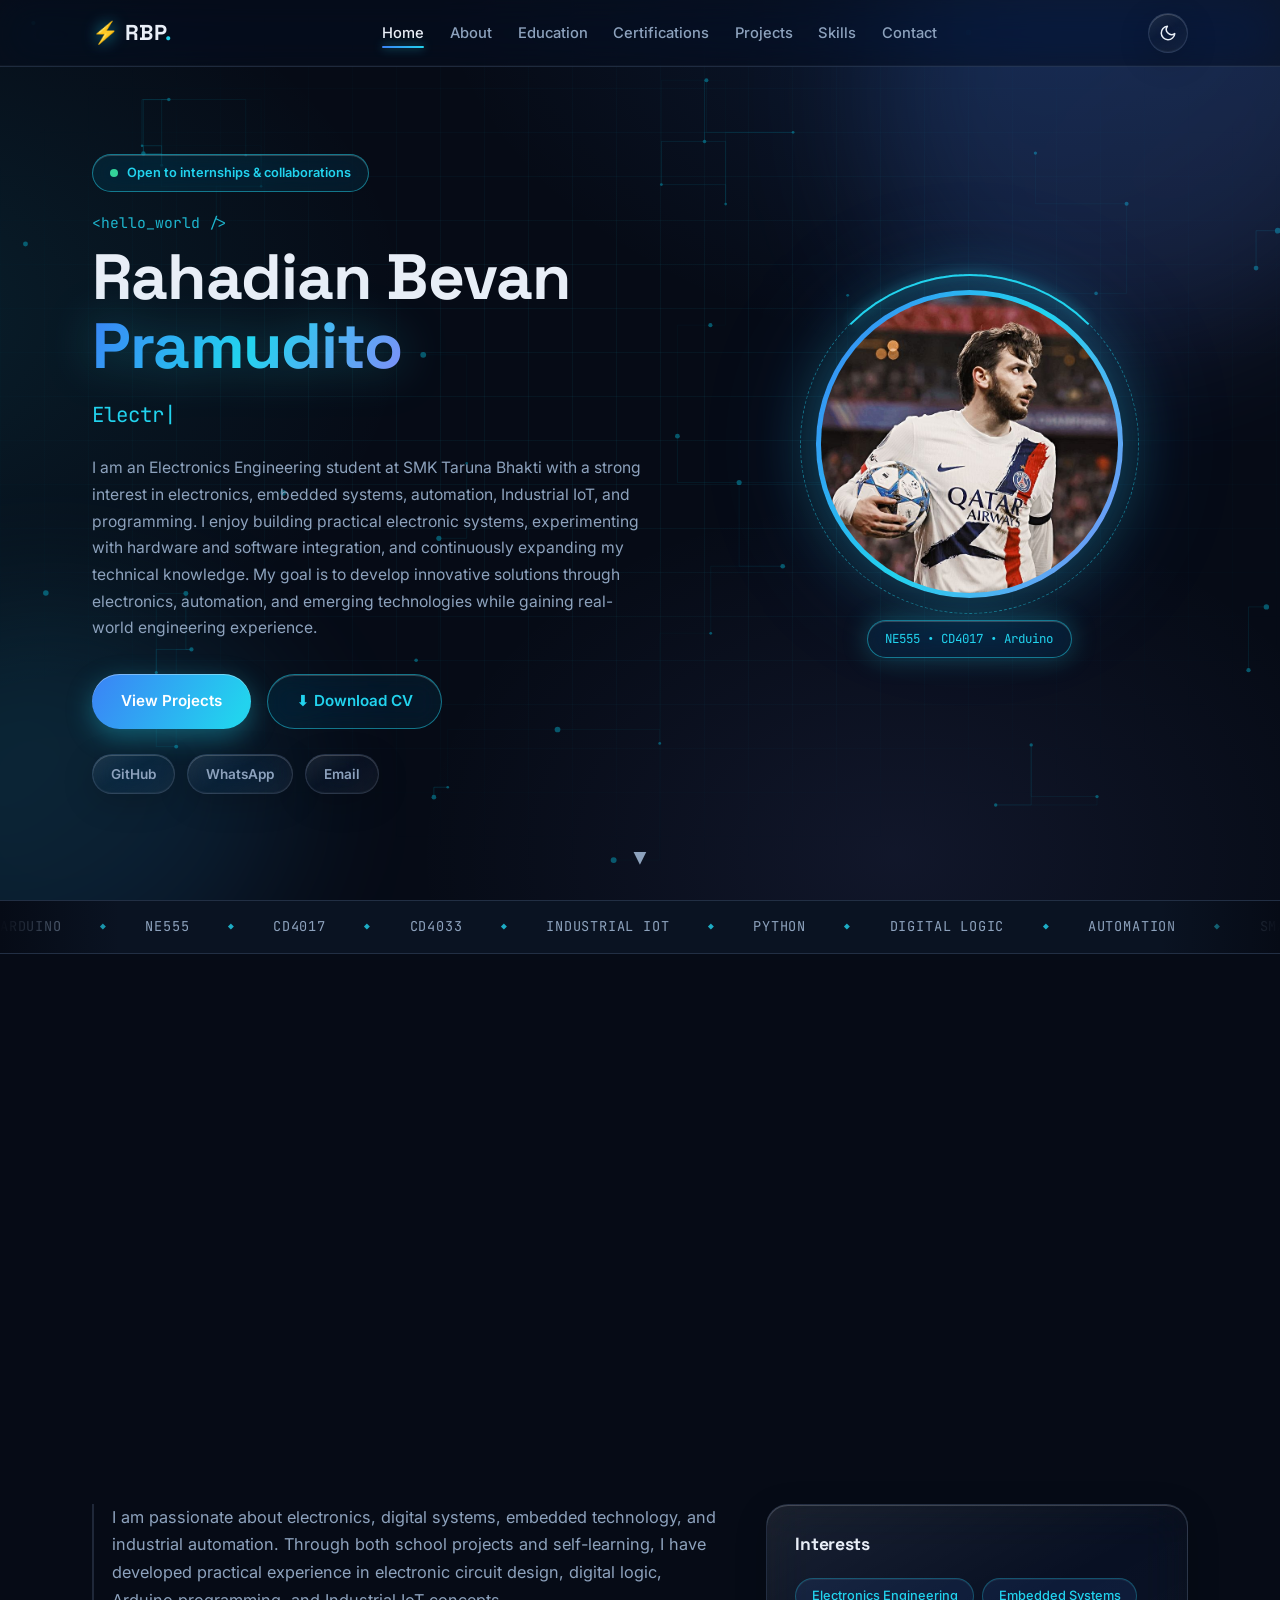
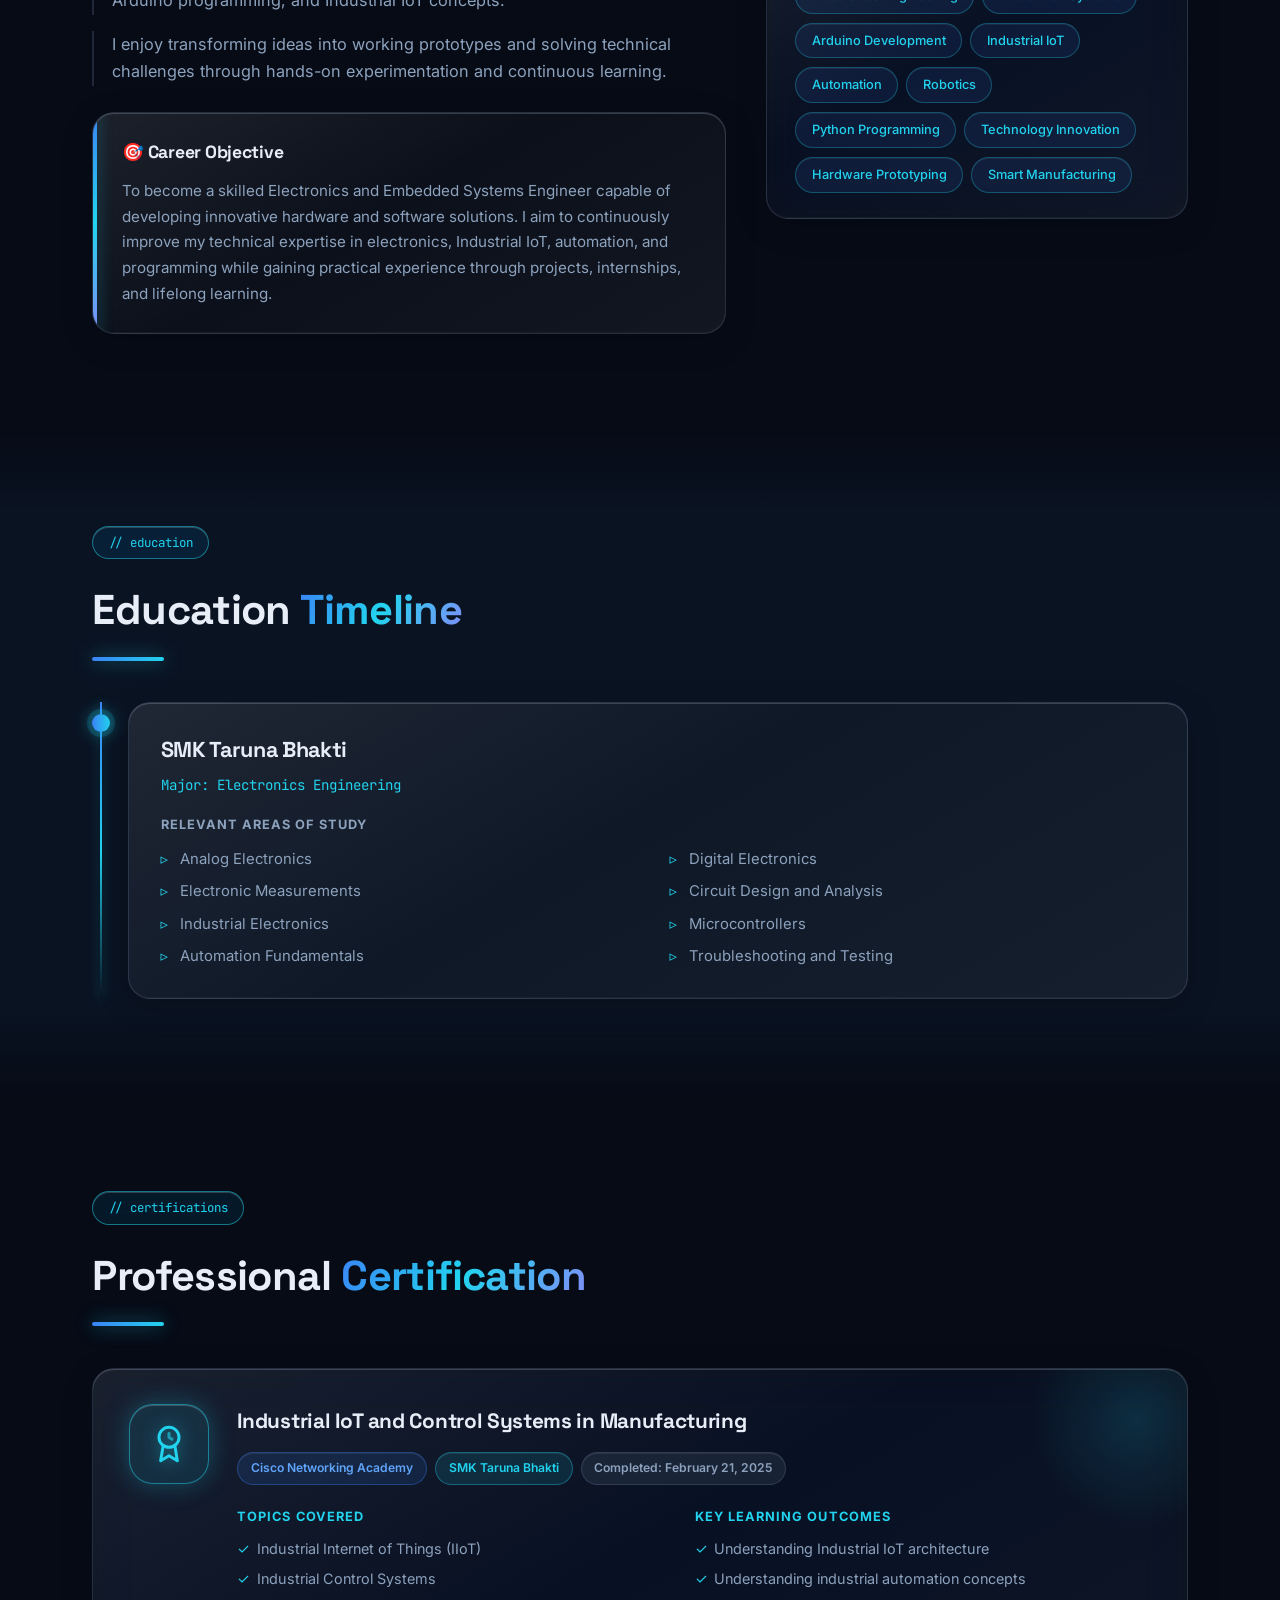
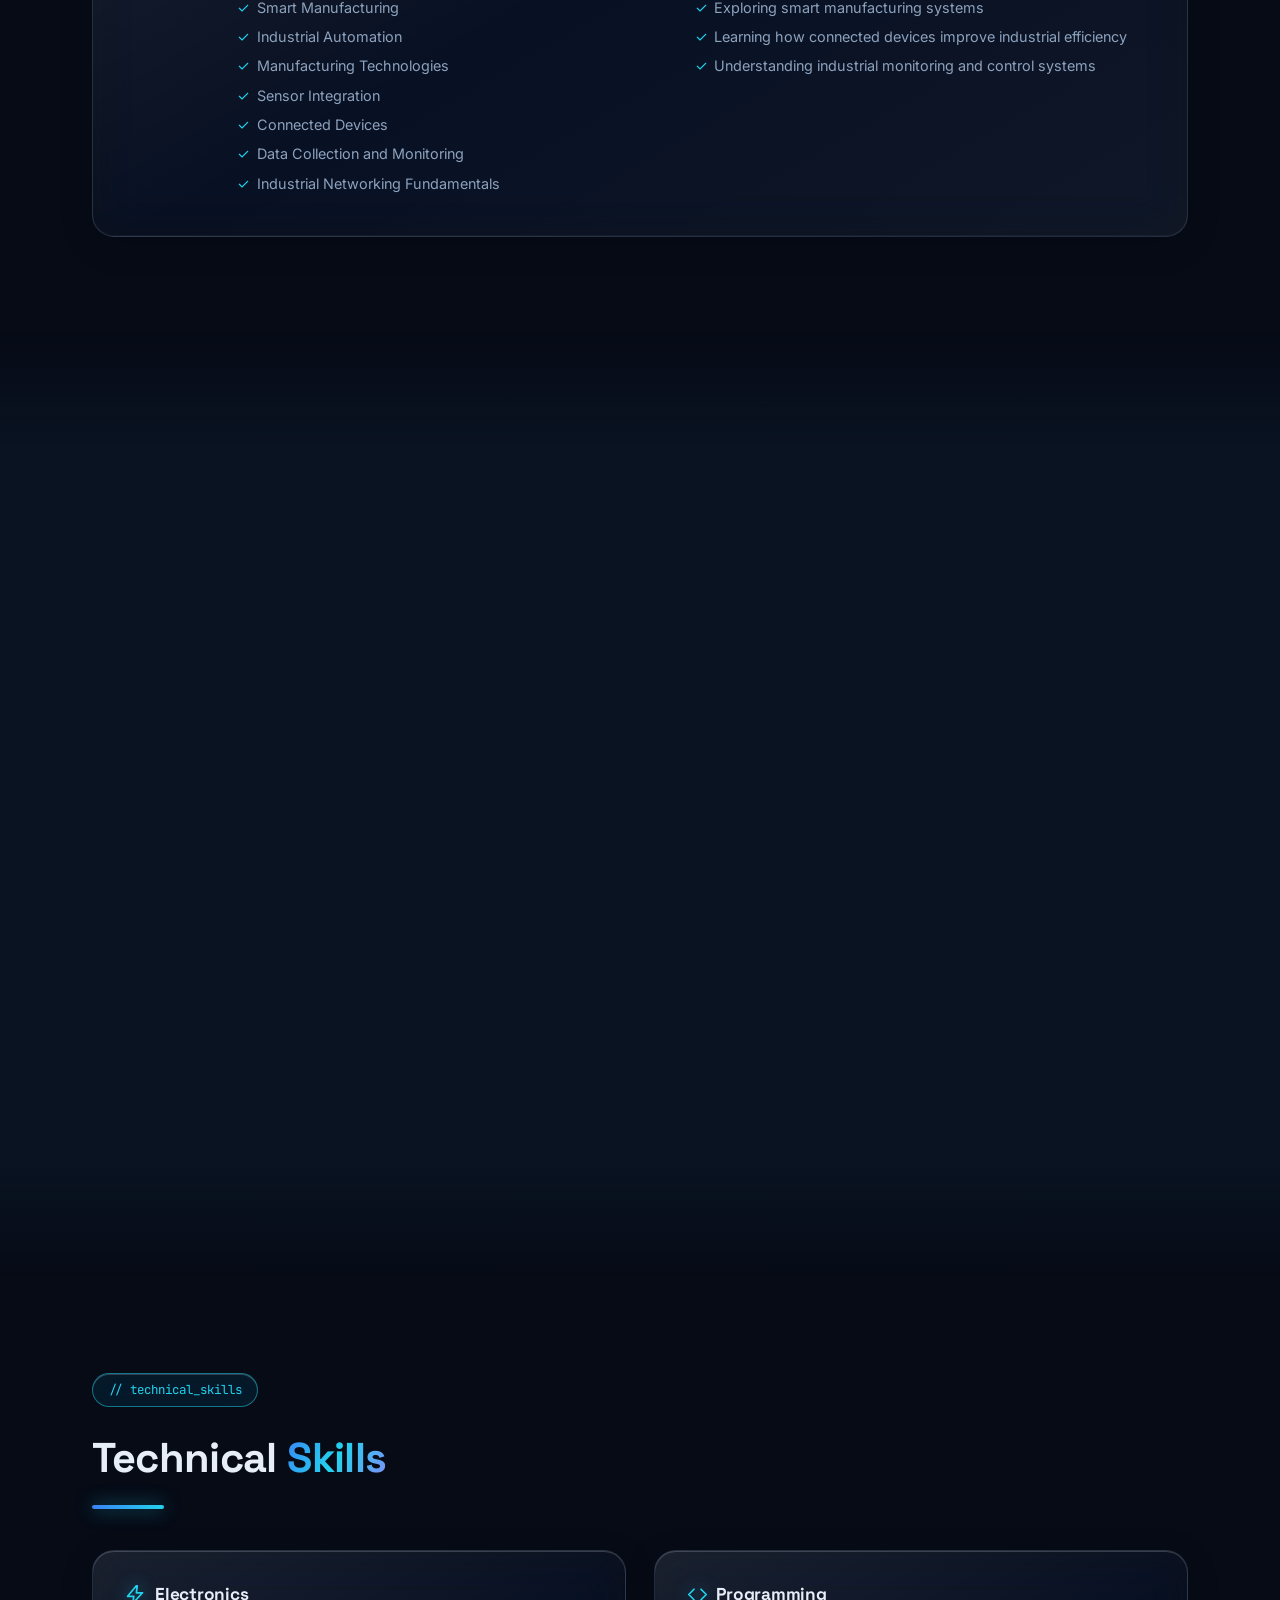
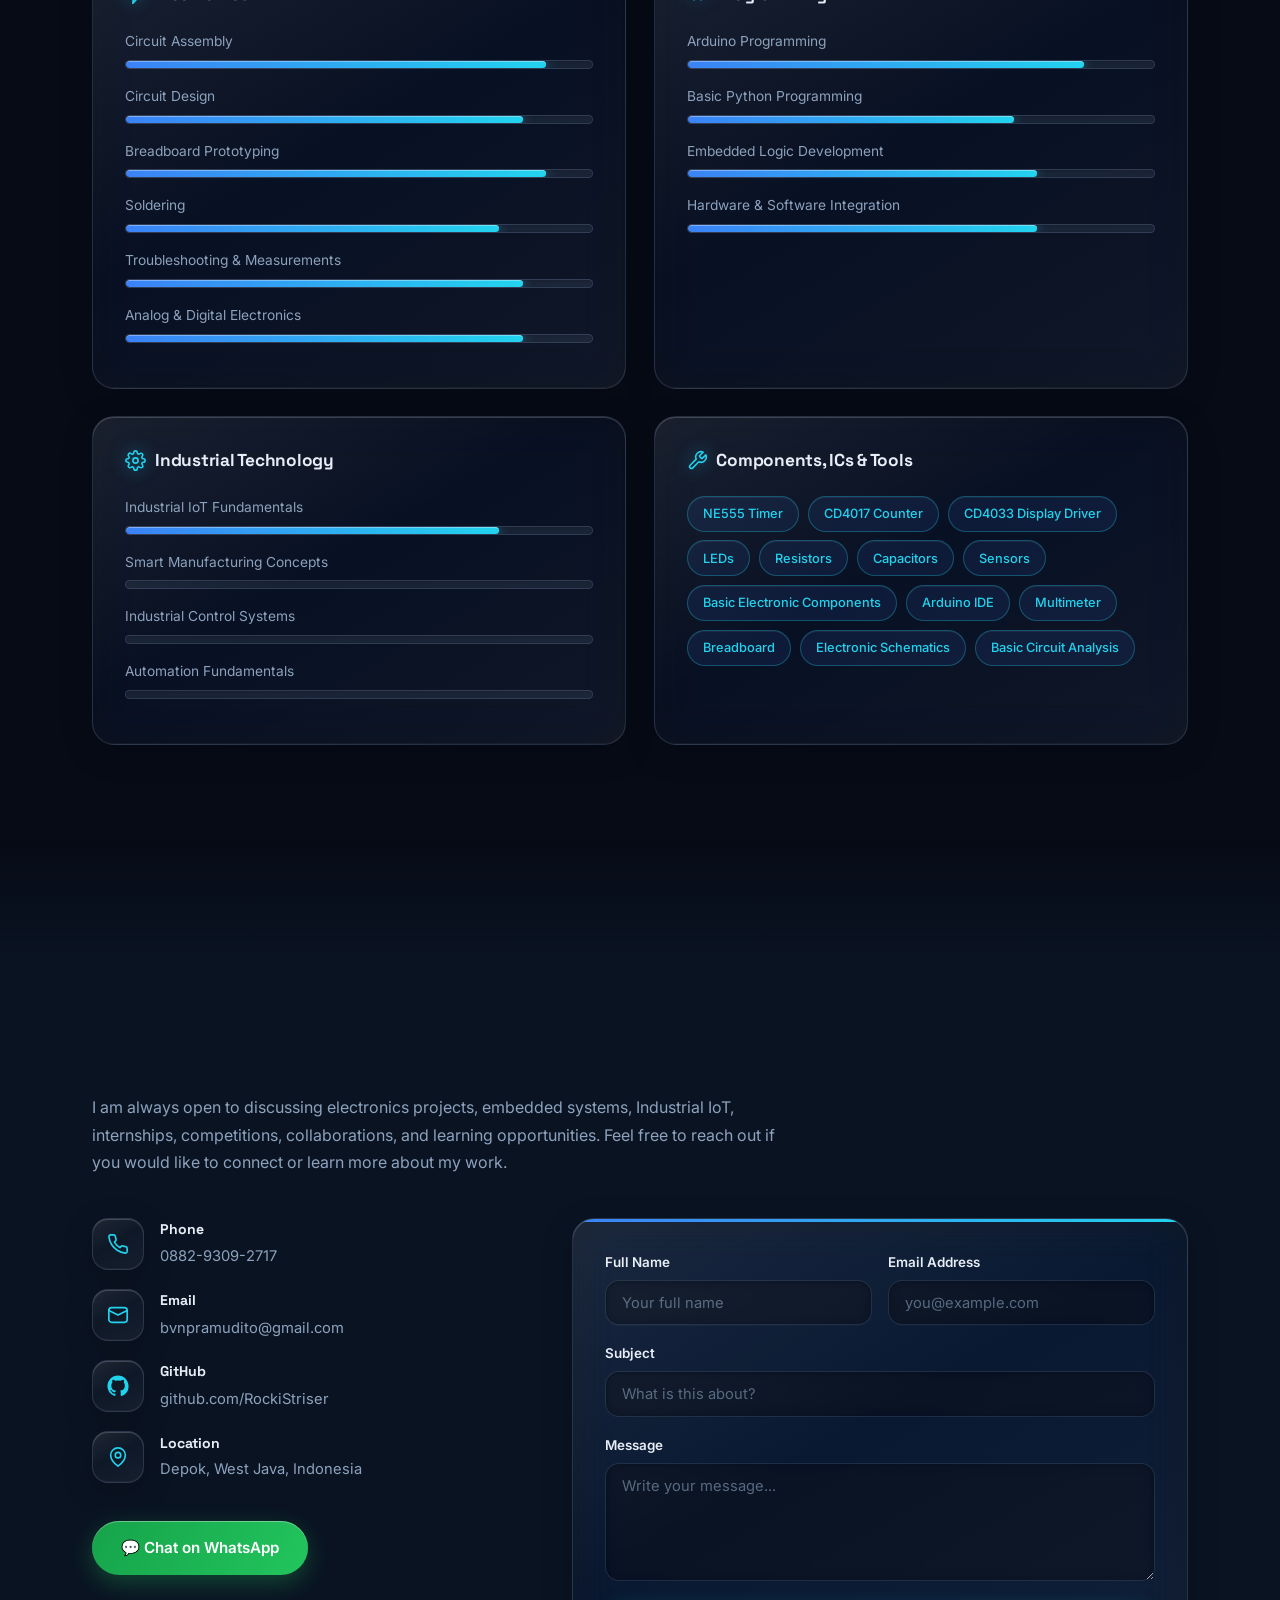
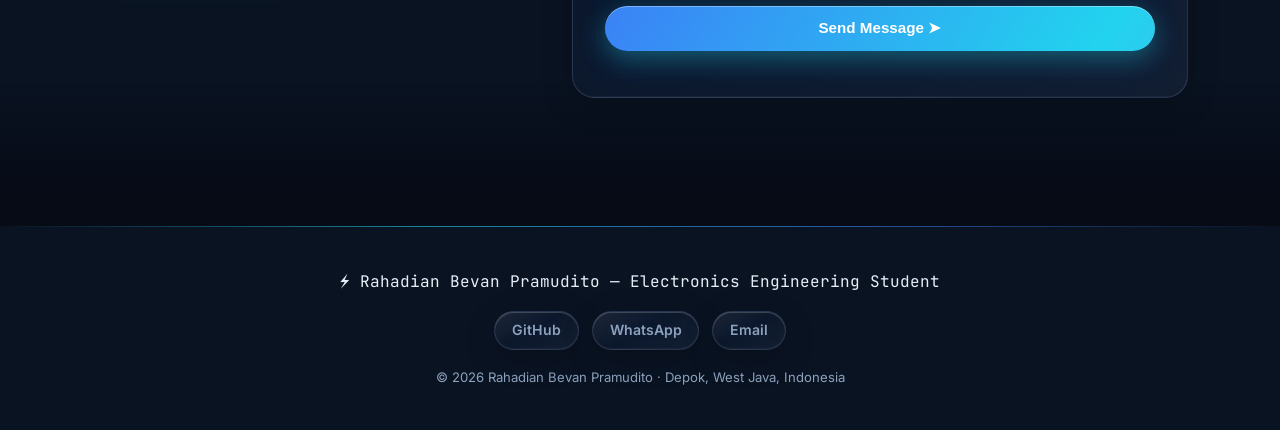
==== index.html @ 993bff5f "Add files via upload" ====
<!DOCTYPE html>
<html lang="en" data-theme="dark">
<head>
  <meta charset="UTF-8" />
  <meta name="viewport" content="width=device-width, initial-scale=1.0" />
  <title>Rahadian Bevan Pramudito | Electronics Engineering Portfolio</title>
  <meta name="description" content="Portfolio of Rahadian Bevan Pramudito - Electronics Engineering Student at SMK Taruna Bhakti. Arduino Developer and Industrial IoT Enthusiast." />
  <link rel="preconnect" href="https://fonts.googleapis.com" />
  <link rel="preconnect" href="https://fonts.gstatic.com" crossorigin />
  <link href="https://fonts.googleapis.com/css2?family=Inter:wght@400;500;600;700&family=Space+Grotesk:wght@500;600;700&family=JetBrains+Mono:wght@400;600&display=swap" rel="stylesheet" />
  <link rel="stylesheet" href="css/style.css" />
  <link rel="icon" href="data:image/svg+xml,<svg xmlns='http://www.w3.org/2000/svg' viewBox='0 0 100 100'><text y='.9em' font-size='90'>⚡</text></svg>" />
</head>
<body>

  <!-- ===== Navbar ===== -->
  <nav class="navbar" id="navbar">
    <div class="container nav-inner">
      <a href="#home" class="logo"><span class="logo-icon">⚡</span>RBP<span class="logo-dot">.</span></a>
      <ul class="nav-links" id="navLinks">
        <li><a href="#home" class="nav-link active">Home</a></li>
        <li><a href="#about" class="nav-link">About</a></li>
        <li><a href="#education" class="nav-link">Education</a></li>
        <li><a href="#certifications" class="nav-link">Certifications</a></li>
        <li><a href="#projects" class="nav-link">Projects</a></li>
        <li><a href="#skills" class="nav-link">Skills</a></li>
        <li><a href="#contact" class="nav-link">Contact</a></li>
      </ul>
      <div class="nav-actions">
        <button class="theme-toggle" id="themeToggle" aria-label="Toggle dark / light mode">
          <span class="icon-sun"><svg viewBox="0 0 24 24" fill="none" stroke="currentColor" stroke-width="2" stroke-linecap="round"><circle cx="12" cy="12" r="4"/><path d="M12 2v2m0 16v2M4.93 4.93l1.41 1.41m11.32 11.32 1.41 1.41M2 12h2m16 0h2M4.93 19.07l1.41-1.41M17.66 6.34l1.41-1.41"/></svg></span><span class="icon-moon"><svg viewBox="0 0 24 24" fill="none" stroke="currentColor" stroke-width="2" stroke-linecap="round" stroke-linejoin="round"><path d="M21 12.79A9 9 0 1 1 11.21 3 7 7 0 0 0 21 12.79z"/></svg></span>
        </button>
        <button class="hamburger" id="hamburger" aria-label="Open navigation menu" aria-expanded="false">
          <span></span><span></span><span></span>
        </button>
      </div>
    </div>
  </nav>

  <!-- ===== Hero ===== -->
  <header class="hero" id="home">
    <canvas id="circuitCanvas" aria-hidden="true"></canvas>
    <div class="orb orb-1" aria-hidden="true"></div>
    <div class="orb orb-2" aria-hidden="true"></div>
    <div class="grid-overlay" aria-hidden="true"></div>
    <div class="container hero-inner">
      <div class="hero-text">
        <div class="hero-badge"><span class="pulse-dot"></span>Open to internships &amp; collaborations</div>
        <p class="hero-greeting mono">&lt;hello_world /&gt;</p>
        <h1>Rahadian Bevan <span class="accent">Pramudito</span></h1>
        <p class="hero-typing mono"><span id="typingText"></span><span class="cursor">|</span></p>
        <p class="hero-summary">
          I am an Electronics Engineering student at SMK Taruna Bhakti with a strong interest in
          electronics, embedded systems, automation, Industrial IoT, and programming. I enjoy building
          practical electronic systems, experimenting with hardware and software integration, and
          continuously expanding my technical knowledge. My goal is to develop innovative solutions
          through electronics, automation, and emerging technologies while gaining real-world
          engineering experience.
        </p>
        <div class="hero-buttons">
          <a href="#projects" class="btn btn-primary">View Projects</a>
          <a href="assets/cv.pdf" class="btn btn-outline" download>⬇ Download CV</a>
        </div>
        <div class="hero-socials">
          <a href="https://github.com/RockiStriser" target="_blank" rel="noopener" aria-label="GitHub">GitHub</a>
          <a href="https://wa.me/6288293092717" target="_blank" rel="noopener" aria-label="WhatsApp">WhatsApp</a>
          <a href="mailto:bvnpramudito@gmail.com" aria-label="Email">Email</a>
        </div>
      </div>
      <div class="hero-image">
        <div class="avatar-ring">
          <img src="assets/profile.jpg" alt="Portrait of Rahadian Bevan Pramudito" onerror="this.style.display='none'; this.nextElementSibling.style.display='flex';" />
          <div class="avatar-fallback" style="display:none">RB</div>
        </div>
        <div class="chip-badge mono">NE555 • CD4017 • Arduino</div>
      </div>
    </div>
    <a href="#stats" class="scroll-down" aria-label="Scroll down">▾</a>
  </header>

  <!-- ===== Tech Marquee ===== -->
  <div class="marquee" aria-hidden="true">
    <div class="marquee-track mono">
      <span>Arduino</span><i>◆</i><span>NE555</span><i>◆</i><span>CD4017</span><i>◆</i><span>CD4033</span><i>◆</i><span>Industrial IoT</span><i>◆</i><span>Python</span><i>◆</i><span>Digital Logic</span><i>◆</i><span>Automation</span><i>◆</i><span>Smart Manufacturing</span><i>◆</i><span>Embedded Systems</span><i>◆</i><span>Arduino</span><i>◆</i><span>NE555</span><i>◆</i><span>CD4017</span><i>◆</i><span>CD4033</span><i>◆</i><span>Industrial IoT</span><i>◆</i><span>Python</span><i>◆</i><span>Digital Logic</span><i>◆</i><span>Automation</span><i>◆</i><span>Smart Manufacturing</span><i>◆</i><span>Embedded Systems</span><i>◆</i>
    </div>
  </div>

  <main>

    <!-- ===== Stats ===== -->
    <section class="stats" id="stats">
      <div class="container stats-grid reveal">
        <div class="stat-card">
          <span class="stat-number" data-count="3">0</span><span class="stat-plus">+</span>
          <p>Electronics Projects Completed</p>
        </div>
        <div class="stat-card">
          <span class="stat-number" data-count="1">0</span>
          <p>Professional Certification Earned</p>
        </div>
        <div class="stat-card">
          <span class="stat-label mono">Arduino &amp; Python</span>
          <p>Programming Skills</p>
        </div>
      </div>
    </section>

    <!-- ===== About ===== -->
    <section class="section" id="about">
      <div class="container">
        <p class="section-tag mono reveal">// about_me</p>
        <h2 class="section-title reveal">About <span class="accent">Me</span></h2>
        <div class="about-grid">
          <div class="about-text reveal">
            <p>
              I am passionate about electronics, digital systems, embedded technology, and industrial
              automation. Through both school projects and self-learning, I have developed practical
              experience in electronic circuit design, digital logic, Arduino programming, and
              Industrial IoT concepts.
            </p>
            <p>
              I enjoy transforming ideas into working prototypes and solving technical challenges
              through hands-on experimentation and continuous learning.
            </p>
            <div class="objective-card">
              <h3>🎯 Career Objective</h3>
              <p>
                To become a skilled Electronics and Embedded Systems Engineer capable of developing
                innovative hardware and software solutions. I aim to continuously improve my technical
                expertise in electronics, Industrial IoT, automation, and programming while gaining
                practical experience through projects, internships, and lifelong learning.
              </p>
            </div>
          </div>
          <div class="interests reveal">
            <h3>Interests</h3>
            <div class="tag-cloud">
              <span class="tag">Electronics Engineering</span>
              <span class="tag">Embedded Systems</span>
              <span class="tag">Arduino Development</span>
              <span class="tag">Industrial IoT</span>
              <span class="tag">Automation</span>
              <span class="tag">Robotics</span>
              <span class="tag">Python Programming</span>
              <span class="tag">Technology Innovation</span>
              <span class="tag">Hardware Prototyping</span>
              <span class="tag">Smart Manufacturing</span>
            </div>
          </div>
        </div>
      </div>
    </section>

    <!-- ===== Education ===== -->
    <section class="section section-alt" id="education">
      <div class="container">
        <p class="section-tag mono reveal">// education</p>
        <h2 class="section-title reveal">Education <span class="accent">Timeline</span></h2>
        <div class="timeline">
          <div class="timeline-item reveal">
            <div class="timeline-dot"></div>
            <div class="timeline-card">
              <h3>SMK Taruna Bhakti</h3>
              <p class="timeline-sub mono">Major: Electronics Engineering</p>
              <p class="timeline-label">Relevant Areas of Study</p>
              <ul class="two-col-list">
                <li>Analog Electronics</li>
                <li>Digital Electronics</li>
                <li>Electronic Measurements</li>
                <li>Circuit Design and Analysis</li>
                <li>Industrial Electronics</li>
                <li>Microcontrollers</li>
                <li>Automation Fundamentals</li>
                <li>Troubleshooting and Testing</li>
              </ul>
            </div>
          </div>
        </div>
      </div>
    </section>

    <!-- ===== Certifications ===== -->
    <section class="section" id="certifications">
      <div class="container">
        <p class="section-tag mono reveal">// certifications</p>
        <h2 class="section-title reveal">Professional <span class="accent">Certification</span></h2>
        <div class="cert-card reveal">
          <div class="cert-badge" aria-hidden="true"><svg viewBox="0 0 24 24" fill="none" stroke="currentColor" stroke-width="1.8" stroke-linecap="round" stroke-linejoin="round"><circle cx="12" cy="8" r="6"/><path d="M15.48 12.89 17 22l-5-3-5 3 1.52-9.11"/><path d="M12 5.5v2.6l1.8 1" opacity="0.6"/></svg></div>
          <div class="cert-body">
            <h3>Industrial IoT and Control Systems in Manufacturing</h3>
            <p class="cert-meta">
              <span class="badge badge-blue">Cisco Networking Academy</span>
              <span class="badge badge-cyan">SMK Taruna Bhakti</span>
              <span class="badge badge-gray">Completed: February 21, 2025</span>
            </p>
            <div class="cert-columns">
              <div>
                <h4>Topics Covered</h4>
                <ul>
                  <li>Industrial Internet of Things (IIoT)</li>
                  <li>Industrial Control Systems</li>
                  <li>Smart Manufacturing</li>
                  <li>Industrial Automation</li>
                  <li>Manufacturing Technologies</li>
                  <li>Sensor Integration</li>
                  <li>Connected Devices</li>
                  <li>Data Collection and Monitoring</li>
                  <li>Industrial Networking Fundamentals</li>
                </ul>
              </div>
              <div>
                <h4>Key Learning Outcomes</h4>
                <ul>
                  <li>Understanding Industrial IoT architecture</li>
                  <li>Understanding industrial automation concepts</li>
                  <li>Exploring smart manufacturing systems</li>
                  <li>Learning how connected devices improve industrial efficiency</li>
                  <li>Understanding industrial monitoring and control systems</li>
                </ul>
              </div>
            </div>
          </div>
        </div>
      </div>
    </section>

    <!-- ===== Projects ===== -->
    <section class="section section-alt" id="projects">
      <div class="container">
        <p class="section-tag mono reveal">// featured_projects</p>
        <h2 class="section-title reveal">Featured <span class="accent">Projects</span></h2>
        <div class="projects-grid">

          <article class="project-card reveal">
            <div class="project-thumb" aria-hidden="true"><svg viewBox="0 0 24 24" fill="none" stroke="currentColor" stroke-width="1.6" stroke-linecap="round"><rect x="5" y="5" width="14" height="14" rx="2.5"/><rect x="9" y="9" width="6" height="6" rx="1.2"/><path class="icon-pins" d="M9 2v3M15 2v3M9 19v3M15 19v3M2 9h3M2 15h3M19 9h3M19 15h3"/></svg></div>
            <div class="project-body">
              <h3>Running LED Circuit Using NE555 and CD4017</h3>
              <p>Designed and assembled a running LED system using an NE555 Timer IC and CD4017 Decade Counter IC.</p>
              <div class="project-tags">
                <span class="tag">NE555</span><span class="tag">CD4017</span>
                <span class="tag">LEDs</span><span class="tag">Breadboard Prototyping</span>
              </div>
              <p class="project-skills mono">Pulse Generation · Timing Circuits · Digital Counting · Sequential Logic</p>
            </div>
          </article>

          <article class="project-card reveal">
            <div class="project-thumb" aria-hidden="true"><svg viewBox="0 0 24 24" fill="none" stroke="currentColor" stroke-width="1.6" stroke-linecap="round"><rect x="2" y="7" width="20" height="10" rx="5"/><circle class="icon-knob" cx="16" cy="12" r="3"/></svg></div>
            <div class="project-body">
              <h3>Flip-Flop Circuit</h3>
              <p>Built and tested a flip-flop circuit to understand memory and switching logic principles in digital electronics.</p>
              <div class="project-tags">
                <span class="tag">Digital Logic</span><span class="tag">Bistable Circuits</span>
              </div>
              <p class="project-skills mono">Digital Logic · Bistable Circuits · Signal Switching · Logic Analysis</p>
            </div>
          </article>

          <article class="project-card reveal">
            <div class="project-thumb" aria-hidden="true"><svg viewBox="0 0 24 24" fill="none" stroke="currentColor" stroke-width="1.6" stroke-linecap="round" stroke-linejoin="round"><rect x="5" y="2.5" width="14" height="19" rx="2.5"/><path class="icon-segments" d="M9.5 7h5M9.5 12h5M9.5 17h5M9.5 7.5v9M14.5 7.5v9"/></svg></div>
            <div class="project-body">
              <h3>7-Segment Counter Using NE555 and CD4033</h3>
              <p>Developed a digital counter displayed on a 7-segment display using an NE555 Timer IC and CD4033 Counter/Display Driver.</p>
              <div class="project-tags">
                <span class="tag">NE555</span><span class="tag">CD4033</span>
                <span class="tag">7-Segment Display</span>
              </div>
              <p class="project-skills mono">Digital Counting · Display Interfacing · Clock Pulse Generation · Numerical Display Systems</p>
            </div>
          </article>

        </div>
        <p class="projects-more reveal">
          More experiments and code on
          <a href="https://github.com/RockiStriser" target="_blank" rel="noopener">github.com/RockiStriser →</a>
        </p>
      </div>
    </section>

    <!-- ===== Skills ===== -->
    <section class="section" id="skills">
      <div class="container">
        <p class="section-tag mono reveal">// technical_skills</p>
        <h2 class="section-title reveal">Technical <span class="accent">Skills</span></h2>
        <div class="skills-grid">

          <div class="skill-group reveal">
            <h3><svg class="h-icon" viewBox="0 0 24 24" fill="none" stroke="currentColor" stroke-width="2" stroke-linecap="round" stroke-linejoin="round"><path d="M13 2 3 14h7l-1 8 11-12h-7l1-8z"/></svg> Electronics</h3>
            <div class="skill"><span>Circuit Assembly</span><div class="bar"><div class="fill" data-level="90"></div></div></div>
            <div class="skill"><span>Circuit Design</span><div class="bar"><div class="fill" data-level="85"></div></div></div>
            <div class="skill"><span>Breadboard Prototyping</span><div class="bar"><div class="fill" data-level="90"></div></div></div>
            <div class="skill"><span>Soldering</span><div class="bar"><div class="fill" data-level="80"></div></div></div>
            <div class="skill"><span>Troubleshooting &amp; Measurements</span><div class="bar"><div class="fill" data-level="85"></div></div></div>
            <div class="skill"><span>Analog &amp; Digital Electronics</span><div class="bar"><div class="fill" data-level="85"></div></div></div>
          </div>

          <div class="skill-group reveal">
            <h3><svg class="h-icon" viewBox="0 0 24 24" fill="none" stroke="currentColor" stroke-width="2" stroke-linecap="round" stroke-linejoin="round"><path d="m16 18 6-6-6-6M8 6l-6 6 6 6"/></svg> Programming</h3>
            <div class="skill"><span>Arduino Programming</span><div class="bar"><div class="fill" data-level="85"></div></div></div>
            <div class="skill"><span>Basic Python Programming</span><div class="bar"><div class="fill" data-level="70"></div></div></div>
            <div class="skill"><span>Embedded Logic Development</span><div class="bar"><div class="fill" data-level="75"></div></div></div>
            <div class="skill"><span>Hardware &amp; Software Integration</span><div class="bar"><div class="fill" data-level="75"></div></div></div>
          </div>

          <div class="skill-group reveal">
            <h3><svg class="h-icon" viewBox="0 0 24 24" fill="none" stroke="currentColor" stroke-width="1.8" stroke-linecap="round" stroke-linejoin="round"><circle cx="12" cy="12" r="3"/><path d="M19.4 15a1.65 1.65 0 0 0 .33 1.82l.06.06a2 2 0 1 1-2.83 2.83l-.06-.06a1.65 1.65 0 0 0-1.82-.33 1.65 1.65 0 0 0-1 1.51V21a2 2 0 1 1-4 0v-.09A1.65 1.65 0 0 0 9 19.4a1.65 1.65 0 0 0-1.82.33l-.06.06a2 2 0 1 1-2.83-2.83l.06-.06a1.65 1.65 0 0 0 .33-1.82 1.65 1.65 0 0 0-1.51-1H3a2 2 0 1 1 0-4h.09A1.65 1.65 0 0 0 4.6 9a1.65 1.65 0 0 0-.33-1.82l-.06-.06a2 2 0 1 1 2.83-2.83l.06.06a1.65 1.65 0 0 0 1.82.33H9a1.65 1.65 0 0 0 1-1.51V3a2 2 0 1 1 4 0v.09a1.65 1.65 0 0 0 1 1.51 1.65 1.65 0 0 0 1.82-.33l.06-.06a2 2 0 1 1 2.83 2.83l-.06.06a1.65 1.65 0 0 0-.33 1.82V9a1.65 1.65 0 0 0 1.51 1H21a2 2 0 1 1 0 4h-.09a1.65 1.65 0 0 0-1.51 1z"/></svg> Industrial Technology</h3>
            <div class="skill"><span>Industrial IoT Fundamentals</span><div class="bar"><div class="fill" data-level="80"></div></div></div>
            <div class="skill"><span>Smart Manufacturing Concepts</span><div class="bar"><div class="fill" data-level="75"></div></div></div>
            <div class="skill"><span>Industrial Control Systems</span><div class="bar"><div class="fill" data-level="75"></div></div></div>
            <div class="skill"><span>Automation Fundamentals</span><div class="bar"><div class="fill" data-level="80"></div></div></div>
          </div>

          <div class="skill-group reveal">
            <h3><svg class="h-icon" viewBox="0 0 24 24" fill="none" stroke="currentColor" stroke-width="1.8" stroke-linecap="round" stroke-linejoin="round"><path d="M14.7 6.3a1 1 0 0 0 0 1.4l1.6 1.6a1 1 0 0 0 1.4 0l3.77-3.77a6 6 0 0 1-7.94 7.94l-6.91 6.91a2.12 2.12 0 0 1-3-3l6.91-6.91a6 6 0 0 1 7.94-7.94l-3.76 3.76z"/></svg> Components, ICs &amp; Tools</h3>
            <div class="tag-cloud">
              <span class="tag">NE555 Timer</span><span class="tag">CD4017 Counter</span>
              <span class="tag">CD4033 Display Driver</span><span class="tag">LEDs</span>
              <span class="tag">Resistors</span><span class="tag">Capacitors</span>
              <span class="tag">Sensors</span><span class="tag">Basic Electronic Components</span>
              <span class="tag">Arduino IDE</span><span class="tag">Multimeter</span>
              <span class="tag">Breadboard</span><span class="tag">Electronic Schematics</span>
              <span class="tag">Basic Circuit Analysis</span>
            </div>
          </div>

        </div>
      </div>
    </section>

    <!-- ===== Contact ===== -->
    <section class="section section-alt" id="contact">
      <div class="container">
        <p class="section-tag mono reveal">// contact</p>
        <h2 class="section-title reveal">Let's <span class="accent">Connect</span></h2>
        <p class="contact-desc reveal">
          I am always open to discussing electronics projects, embedded systems, Industrial IoT,
          internships, competitions, collaborations, and learning opportunities. Feel free to reach
          out if you would like to connect or learn more about my work.
        </p>
        <div class="contact-grid">
          <div class="contact-info reveal">
            <div class="contact-item"><span class="contact-icon"><svg viewBox="0 0 24 24" fill="none" stroke="currentColor" stroke-width="1.8" stroke-linecap="round" stroke-linejoin="round"><path d="M22 16.92v3a2 2 0 0 1-2.18 2 19.79 19.79 0 0 1-8.63-3.07 19.5 19.5 0 0 1-6-6A19.79 19.79 0 0 1 2.12 4.18 2 2 0 0 1 4.11 2h3a2 2 0 0 1 2 1.72c.13.96.36 1.9.7 2.81a2 2 0 0 1-.45 2.11L8.09 9.91a16 16 0 0 0 6 6l1.27-1.27a2 2 0 0 1 2.11-.45c.91.34 1.85.57 2.81.7A2 2 0 0 1 22 16.92z"/></svg></span><div><h4>Phone</h4><a href="tel:088293092717">0882-9309-2717</a></div></div>
            <div class="contact-item"><span class="contact-icon"><svg viewBox="0 0 24 24" fill="none" stroke="currentColor" stroke-width="1.8" stroke-linecap="round" stroke-linejoin="round"><rect x="2" y="4" width="20" height="16" rx="3"/><path d="m22 7-10 5L2 7"/></svg></span><div><h4>Email</h4><a href="mailto:bvnpramudito@gmail.com">bvnpramudito@gmail.com</a></div></div>
            <div class="contact-item"><span class="contact-icon"><svg viewBox="0 0 24 24" fill="currentColor"><path d="M12 .5C5.65.5.5 5.65.5 12c0 5.08 3.29 9.39 7.86 10.91.58.11.79-.25.79-.56v-2.17c-3.2.7-3.87-1.36-3.87-1.36-.53-1.33-1.28-1.69-1.28-1.69-1.05-.72.08-.7.08-.7 1.16.08 1.77 1.19 1.77 1.19 1.03 1.77 2.71 1.26 3.37.96.1-.75.4-1.26.73-1.55-2.55-.29-5.23-1.28-5.23-5.68 0-1.26.45-2.28 1.19-3.09-.12-.29-.52-1.46.11-3.05 0 0 .97-.31 3.18 1.18a11.1 11.1 0 0 1 5.8 0c2.2-1.49 3.17-1.18 3.17-1.18.63 1.59.23 2.76.11 3.05.74.81 1.19 1.83 1.19 3.09 0 4.41-2.69 5.38-5.25 5.66.41.36.78 1.06.78 2.14v3.17c0 .31.21.68.8.56A10.52 10.52 0 0 0 23.5 12C23.5 5.65 18.35.5 12 .5z"/></svg></span><div><h4>GitHub</h4><a href="https://github.com/RockiStriser" target="_blank" rel="noopener">github.com/RockiStriser</a></div></div>
            <div class="contact-item"><span class="contact-icon"><svg viewBox="0 0 24 24" fill="none" stroke="currentColor" stroke-width="1.8" stroke-linecap="round" stroke-linejoin="round"><path d="M20 10c0 6-8 12-8 12s-8-6-8-12a8 8 0 0 1 16 0Z"/><circle cx="12" cy="10" r="3"/></svg></span><div><h4>Location</h4><p>Depok, West Java, Indonesia</p></div></div>
            <a class="btn btn-whatsapp" href="https://wa.me/6288293092717" target="_blank" rel="noopener">💬 Chat on WhatsApp</a>
          </div>
          <form class="contact-form reveal" id="contactForm">
            <div class="form-row">
              <div class="form-group">
                <label for="name">Full Name</label>
                <input type="text" id="name" name="name" placeholder="Your full name" required />
              </div>
              <div class="form-group">
                <label for="email">Email Address</label>
                <input type="email" id="email" name="email" placeholder="you@example.com" required />
              </div>
            </div>
            <div class="form-group">
              <label for="subject">Subject</label>
              <input type="text" id="subject" name="subject" placeholder="What is this about?" required />
            </div>
            <div class="form-group">
              <label for="message">Message</label>
              <textarea id="message" name="message" rows="5" placeholder="Write your message..." required></textarea>
            </div>
            <button type="submit" class="btn btn-primary btn-full">Send Message ➤</button>
            <p class="form-status" id="formStatus" role="status"></p>
          </form>
        </div>
      </div>
    </section>

  </main>

  <!-- ===== Footer ===== -->
  <footer class="footer">
    <div class="container footer-inner">
      <p class="mono">⚡ Rahadian Bevan Pramudito — Electronics Engineering Student</p>
      <div class="footer-links">
        <a href="https://github.com/RockiStriser" target="_blank" rel="noopener">GitHub</a>
        <a href="https://wa.me/6288293092717" target="_blank" rel="noopener">WhatsApp</a>
        <a href="mailto:bvnpramudito@gmail.com">Email</a>
      </div>
      <p class="footer-copy">© <span id="year"></span> Rahadian Bevan Pramudito · Depok, West Java, Indonesia</p>
    </div>
  </footer>

  <script src="js/main.js"></script>
</body>
</html>
---- css/style.css ----
/* ============ Design Tokens ============ */
:root {
  --blue: #3b82f6;
  --cyan: #22d3ee;
  --indigo: #818cf8;
  --accent-grad: linear-gradient(90deg, var(--blue), var(--cyan));
  --accent-grad-3: linear-gradient(120deg, var(--blue), var(--cyan), var(--indigo));
  --radius: 22px;
  --transition: 0.35s ease;
  --ease-out: cubic-bezier(0.22, 1, 0.36, 1);
  --ease-spring: cubic-bezier(0.34, 1.56, 0.64, 1);
  --max-w: 1140px;
  --font-display: 'Space Grotesk', 'Inter', sans-serif;
}

[data-theme='dark'] {
  --bg: #060b16;
  --bg-alt: #0a1322;
  --glass: linear-gradient(150deg, rgba(255, 255, 255, 0.09), rgba(255, 255, 255, 0.025) 45%, rgba(255, 255, 255, 0.05));
  --glass-strong: linear-gradient(150deg, rgba(255, 255, 255, 0.13), rgba(255, 255, 255, 0.04));
  --card-solid: #111b2e;
  --border: rgba(160, 195, 240, 0.16);
  --border-strong: rgba(34, 211, 238, 0.5);
  --edge-light: rgba(255, 255, 255, 0.18);
  --text: #e8eef7;
  --text-muted: #8da2bd;
  --nav-bg: rgba(8, 14, 27, 0.6);
  --shadow: 0 20px 50px rgba(0, 0, 0, 0.45);
  --glow: 0 0 26px rgba(34, 211, 238, 0.28);
  --input-bg: rgba(4, 8, 16, 0.45);
  --shine: rgba(255, 255, 255, 0.08);
  --spot-color: rgba(34, 211, 238, 0.13);
}

[data-theme='light'] {
  --bg: #f1f5fb;
  --bg-alt: #e7eef9;
  --glass: linear-gradient(150deg, rgba(255, 255, 255, 0.85), rgba(255, 255, 255, 0.55));
  --glass-strong: linear-gradient(150deg, rgba(255, 255, 255, 0.95), rgba(255, 255, 255, 0.7));
  --card-solid: #ffffff;
  --border: rgba(100, 130, 175, 0.28);
  --border-strong: rgba(8, 145, 178, 0.55);
  --edge-light: rgba(255, 255, 255, 0.9);
  --text: #16233a;
  --text-muted: #54677f;
  --nav-bg: rgba(241, 245, 251, 0.65);
  --shadow: 0 20px 50px rgba(30, 58, 110, 0.15);
  --glow: 0 0 26px rgba(8, 145, 178, 0.2);
  --input-bg: rgba(255, 255, 255, 0.75);
  --shine: rgba(255, 255, 255, 0.65);
  --spot-color: rgba(8, 145, 178, 0.1);
  --cyan: #0891b2;
  --blue: #2563eb;
  --indigo: #6366f1;
}

/* ============ Base ============ */
* { margin: 0; padding: 0; box-sizing: border-box; }
html { scroll-behavior: smooth; }
body {
  font-family: 'Inter', system-ui, sans-serif;
  background:
    radial-gradient(1100px 700px at 85% -5%, rgba(59, 130, 246, 0.14), transparent 60%),
    radial-gradient(900px 650px at -10% 35%, rgba(34, 211, 238, 0.1), transparent 60%),
    radial-gradient(800px 600px at 70% 95%, rgba(129, 140, 248, 0.09), transparent 60%),
    var(--bg);
  background-attachment: fixed;
  color: var(--text);
  line-height: 1.7;
  transition: color var(--transition);
  overflow-x: hidden;
}
h1, h2, h3 { font-family: var(--font-display); letter-spacing: -0.015em; }
.mono { font-family: 'JetBrains Mono', monospace; }
.container { max-width: var(--max-w); margin: 0 auto; padding: 0 1.4rem; }
a { color: var(--cyan); text-decoration: none; transition: color var(--transition); }
a:hover { color: var(--blue); }
img { max-width: 100%; display: block; }
ul { list-style: none; }
svg { display: inline-block; }
::selection { background: rgba(34, 211, 238, 0.3); }
.accent {
  background: var(--accent-grad-3);
  -webkit-background-clip: text;
  background-clip: text;
  -webkit-text-fill-color: transparent;
}

/* ============ Liquid Glass Surface ============
   Frosted, saturated panel with a specular top edge.
   Applied to every card-like element below. */
.stat-card, .objective-card, .interests, .timeline-card, .cert-card,
.project-card, .skill-group, .contact-form, .contact-icon,
.theme-toggle, .hero-socials a, .footer-links a {
  background: var(--glass);
  backdrop-filter: blur(22px) saturate(170%);
  -webkit-backdrop-filter: blur(22px) saturate(170%);
  border: 1px solid var(--border);
  box-shadow:
    inset 0 1px 0 var(--edge-light),
    inset 0 -1px 0 rgba(255, 255, 255, 0.04),
    0 8px 32px rgba(0, 0, 0, 0.18);
}

/* Cursor-following spotlight (element injected by JS) */
.spotlight {
  position: absolute;
  inset: 0;
  border-radius: inherit;
  pointer-events: none;
  opacity: 0;
  transition: opacity 0.45s ease;
  background: radial-gradient(380px circle at var(--mx, 50%) var(--my, 50%), var(--spot-color), transparent 62%);
  z-index: 3;
}
*:hover > .spotlight { opacity: 1; }

/* ============ Buttons ============ */
.btn {
  display: inline-flex;
  align-items: center;
  gap: 0.5rem;
  padding: 0.85rem 1.8rem;
  border-radius: 999px;
  font-weight: 600;
  font-size: 0.95rem;
  border: none;
  cursor: pointer;
  position: relative;
  transition: transform 0.45s var(--ease-spring), box-shadow var(--transition), background var(--transition);
}
.btn:hover { transform: translateY(-3px) scale(1.03); }
.btn:active { transform: translateY(-1px) scale(0.98); }
.btn-primary {
  background: var(--accent-grad-3);
  background-size: 180% 180%;
  color: #fff;
  box-shadow:
    inset 0 1px 0 rgba(255, 255, 255, 0.35),
    0 8px 26px rgba(34, 211, 238, 0.35);
  animation: grad-shift 5s ease infinite;
}
.btn-primary:hover {
  color: #fff;
  box-shadow:
    inset 0 1px 0 rgba(255, 255, 255, 0.35),
    0 12px 36px rgba(34, 211, 238, 0.55);
}
@keyframes grad-shift {
  0%, 100% { background-position: 0% 50%; }
  50% { background-position: 100% 50%; }
}
.btn-outline {
  border: 1.5px solid var(--border-strong);
  color: var(--cyan);
  background: rgba(34, 211, 238, 0.06);
  backdrop-filter: blur(12px) saturate(160%);
  box-shadow: inset 0 1px 0 var(--edge-light);
}
.btn-outline:hover { background: rgba(34, 211, 238, 0.15); color: var(--cyan); box-shadow: inset 0 1px 0 var(--edge-light), var(--glow); }
.btn-whatsapp {
  background: linear-gradient(120deg, #16a34a, #22c55e);
  color: #fff;
  margin-top: 1.2rem;
  box-shadow: inset 0 1px 0 rgba(255, 255, 255, 0.35), 0 8px 24px rgba(34, 197, 94, 0.3);
}
.btn-whatsapp:hover { color: #fff; box-shadow: inset 0 1px 0 rgba(255, 255, 255, 0.35), 0 12px 32px rgba(34, 197, 94, 0.5); }
.btn-full { width: 100%; justify-content: center; }

/* ============ Navbar ============ */
.navbar {
  position: fixed;
  top: 0; left: 0; right: 0;
  z-index: 100;
  background: var(--nav-bg);
  backdrop-filter: blur(22px) saturate(170%);
  -webkit-backdrop-filter: blur(22px) saturate(170%);
  border-bottom: 1px solid var(--border);
  box-shadow: inset 0 -1px 0 rgba(255, 255, 255, 0.03);
}
.nav-inner { display: flex; align-items: center; justify-content: space-between; height: 66px; }
.logo {
  font-family: var(--font-display);
  font-weight: 700;
  font-size: 1.35rem;
  color: var(--text);
  letter-spacing: 0.5px;
}
.logo-dot { color: var(--cyan); }
.logo-icon { margin-right: 0.3rem; filter: drop-shadow(0 0 8px rgba(34, 211, 238, 0.7)); }
.nav-links { display: flex; gap: 1.6rem; }
.nav-link { color: var(--text-muted); font-weight: 500; font-size: 0.92rem; position: relative; transition: color var(--transition); }
.nav-link::after {
  content: '';
  position: absolute; left: 0; bottom: -6px;
  width: 0; height: 2px;
  border-radius: 2px;
  background: var(--accent-grad);
  box-shadow: 0 0 10px rgba(34, 211, 238, 0.7);
  transition: width 0.45s var(--ease-out);
}
.nav-link:hover, .nav-link.active { color: var(--text); }
.nav-link:hover::after, .nav-link.active::after { width: 100%; }
.nav-actions { display: flex; align-items: center; gap: 0.75rem; }
.theme-toggle {
  border-radius: 50%;
  width: 40px; height: 40px;
  cursor: pointer;
  display: grid; place-items: center;
  color: var(--text);
  transition: transform 0.5s var(--ease-spring), box-shadow var(--transition), color var(--transition);
}
.theme-toggle svg { width: 18px; height: 18px; transition: transform 0.6s var(--ease-spring); }
.theme-toggle:hover { transform: scale(1.12); box-shadow: inset 0 1px 0 var(--edge-light), var(--glow); color: var(--cyan); }
.theme-toggle:hover svg { transform: rotate(40deg); }
[data-theme='dark'] .icon-sun { display: none; }
[data-theme='light'] .icon-moon { display: none; }
.icon-sun, .icon-moon { display: grid; place-items: center; }
.hamburger { display: none; flex-direction: column; gap: 5px; background: none; border: none; cursor: pointer; padding: 6px; }
.hamburger span { width: 24px; height: 2.5px; background: var(--text); border-radius: 2px; transition: var(--transition); }
.hamburger.open span:nth-child(1) { transform: translateY(7.5px) rotate(45deg); }
.hamburger.open span:nth-child(2) { opacity: 0; }
.hamburger.open span:nth-child(3) { transform: translateY(-7.5px) rotate(-45deg); }

/* ============ Hero ============ */
.hero {
  position: relative;
  min-height: 100vh;
  display: flex;
  align-items: center;
  overflow: hidden;
  padding: 7.5rem 0 4.5rem;
}
#circuitCanvas { position: absolute; inset: 0; width: 100%; height: 100%; opacity: 0.55; }

/* Liquid morphing blobs */
.orb {
  position: absolute;
  filter: blur(70px);
  opacity: 0.5;
  pointer-events: none;
  border-radius: 42% 58% 55% 45% / 50% 44% 56% 50%;
  animation: blob-morph 18s ease-in-out infinite, float 16s ease-in-out infinite;
}
.orb-1 { width: 540px; height: 500px; background: linear-gradient(140deg, rgba(59, 130, 246, 0.4), rgba(129, 140, 248, 0.25)); top: -150px; right: -130px; }
.orb-2 { width: 440px; height: 400px; background: linear-gradient(140deg, rgba(34, 211, 238, 0.35), rgba(59, 130, 246, 0.2)); bottom: -110px; left: -150px; animation-delay: -8s, -8s; }
@keyframes blob-morph {
  0%, 100% { border-radius: 42% 58% 55% 45% / 50% 44% 56% 50%; }
  33% { border-radius: 58% 42% 40% 60% / 44% 58% 42% 56%; }
  66% { border-radius: 45% 55% 60% 40% / 58% 45% 55% 42%; }
}
@keyframes float {
  0%, 100% { transform: translate(0, 0) scale(1); }
  50% { transform: translate(-35px, 30px) scale(1.07); }
}
.grid-overlay {
  position: absolute; inset: 0;
  pointer-events: none;
  background-image:
    linear-gradient(rgba(34, 211, 238, 0.055) 1px, transparent 1px),
    linear-gradient(90deg, rgba(34, 211, 238, 0.055) 1px, transparent 1px);
  background-size: 44px 44px;
  -webkit-mask-image: radial-gradient(ellipse 75% 65% at 50% 45%, black 25%, transparent 80%);
  mask-image: radial-gradient(ellipse 75% 65% at 50% 45%, black 25%, transparent 80%);
}
.hero-inner {
  position: relative;
  display: grid;
  grid-template-columns: 1.4fr 1fr;
  gap: 3rem;
  align-items: center;
}
.hero-badge {
  display: inline-flex;
  align-items: center;
  gap: 0.55rem;
  font-size: 0.8rem;
  font-weight: 600;
  color: var(--cyan);
  padding: 0.45rem 1.05rem;
  border-radius: 999px;
  border: 1px solid var(--border-strong);
  background: rgba(34, 211, 238, 0.07);
  backdrop-filter: blur(14px) saturate(160%);
  box-shadow: inset 0 1px 0 var(--edge-light);
  margin-bottom: 1.1rem;
}
.pulse-dot {
  width: 8px; height: 8px;
  border-radius: 50%;
  background: #34d399;
  box-shadow: 0 0 0 0 rgba(52, 211, 153, 0.6);
  animation: pulse-dot 2s infinite;
}
@keyframes pulse-dot {
  0% { box-shadow: 0 0 0 0 rgba(52, 211, 153, 0.55); }
  70% { box-shadow: 0 0 0 9px rgba(52, 211, 153, 0); }
  100% { box-shadow: 0 0 0 0 rgba(52, 211, 153, 0); }
}
.hero-greeting { color: var(--cyan); font-size: 0.92rem; margin-bottom: 0.5rem; opacity: 0.85; }
.hero h1 {
  font-size: clamp(2.5rem, 5.5vw, 4rem);
  font-weight: 700;
  line-height: 1.08;
}
.hero h1 .accent { filter: drop-shadow(0 0 24px rgba(34, 211, 238, 0.35)); }
.hero-typing { font-size: clamp(1rem, 2.4vw, 1.3rem); color: var(--text-muted); margin: 1rem 0 1.3rem; min-height: 1.8em; }
.hero-typing #typingText { color: var(--cyan); }
.cursor { color: var(--cyan); animation: blink 0.9s steps(1) infinite; }
@keyframes blink { 50% { opacity: 0; } }
.hero-summary { color: var(--text-muted); max-width: 56ch; font-size: 0.98rem; }
.hero-buttons { display: flex; gap: 1rem; margin: 2rem 0 1.6rem; flex-wrap: wrap; }
.hero-socials { display: flex; gap: 0.8rem; font-size: 0.85rem; font-weight: 600; }
.hero-socials a {
  padding: 0.45rem 1.1rem;
  border-radius: 999px;
  color: var(--text-muted);
  transition: color var(--transition), border-color var(--transition), box-shadow var(--transition), transform 0.45s var(--ease-spring);
}
.hero-socials a:hover {
  color: var(--cyan);
  border-color: var(--border-strong);
  box-shadow: inset 0 1px 0 var(--edge-light), var(--glow);
  transform: translateY(-3px) scale(1.05);
}
.hero-image { display: flex; flex-direction: column; align-items: center; gap: 1.4rem; position: relative; }
.avatar-ring {
  position: relative;
  width: clamp(230px, 24vw, 310px);
  height: clamp(230px, 24vw, 310px);
  border-radius: 50%;
  padding: 5px;
  background: var(--accent-grad-3);
  box-shadow: 0 0 60px rgba(34, 211, 238, 0.3), 0 0 120px rgba(59, 130, 246, 0.18);
}
.avatar-ring::before {
  content: '';
  position: absolute;
  inset: -16px;
  border-radius: 50%;
  border: 1.5px dashed rgba(34, 211, 238, 0.45);
  animation: rotate 22s linear infinite;
}
.avatar-ring::after {
  content: '';
  position: absolute;
  inset: -16px;
  border-radius: 50%;
  border: 2px solid transparent;
  border-top-color: var(--cyan);
  animation: rotate 4s linear infinite;
  filter: drop-shadow(0 0 6px rgba(34, 211, 238, 0.8));
}
@keyframes rotate { to { transform: rotate(360deg); } }
.avatar-ring img, .avatar-fallback {
  width: 100%; height: 100%;
  border-radius: 50%;
  object-fit: cover;
  background: var(--card-solid);
  position: relative;
  z-index: 1;
}
.avatar-fallback {
  display: flex; align-items: center; justify-content: center;
  font-size: 4.2rem; font-weight: 700;
  color: var(--cyan);
  font-family: var(--font-display);
  text-shadow: 0 0 30px rgba(34, 211, 238, 0.6);
}
.chip-badge {
  font-size: 0.78rem;
  color: var(--cyan);
  border: 1px solid var(--border-strong);
  padding: 0.45rem 1.1rem;
  border-radius: 999px;
  background: rgba(34, 211, 238, 0.07);
  backdrop-filter: blur(14px) saturate(160%);
  box-shadow: inset 0 1px 0 var(--edge-light), var(--glow);
}
.scroll-down {
  position: absolute;
  bottom: 1.4rem; left: 50%;
  transform: translateX(-50%);
  font-size: 1.6rem;
  color: var(--text-muted);
  animation: bounce 1.8s infinite;
}
@keyframes bounce { 0%,100% { transform: translate(-50%, 0); } 50% { transform: translate(-50%, 10px); } }

/* ============ Marquee ============ */
.marquee {
  overflow: hidden;
  border-block: 1px solid var(--border);
  background: var(--bg-alt);
  padding: 0.9rem 0;
  position: relative;
}
.marquee::before, .marquee::after {
  content: '';
  position: absolute;
  top: 0; bottom: 0;
  width: 120px;
  z-index: 1;
  pointer-events: none;
}
.marquee::before { left: 0; background: linear-gradient(90deg, var(--bg), transparent); }
.marquee::after { right: 0; background: linear-gradient(-90deg, var(--bg), transparent); }
.marquee-track {
  display: flex;
  align-items: center;
  gap: 2.4rem;
  width: max-content;
  animation: marquee-scroll 30s linear infinite;
  font-size: 0.85rem;
  color: var(--text-muted);
  letter-spacing: 0.06em;
  text-transform: uppercase;
}
.marquee-track i { color: var(--cyan); font-style: normal; font-size: 0.6rem; opacity: 0.8; }
.marquee:hover .marquee-track { animation-play-state: paused; }
@keyframes marquee-scroll { to { transform: translateX(-50%); } }

/* ============ Stats ============ */
.stats { padding: 3.4rem 0; }
.stats-grid { display: grid; grid-template-columns: repeat(3, 1fr); gap: 1.5rem; text-align: center; }
.stat-card {
  position: relative;
  border-radius: var(--radius);
  padding: 2rem 1.2rem;
  overflow: hidden;
  transition: transform 0.5s var(--ease-spring), border-color var(--transition), box-shadow var(--transition);
}
.stat-card::before {
  content: '';
  position: absolute;
  top: 0; left: 15%; right: 15%;
  height: 2px;
  background: var(--accent-grad);
  border-radius: 2px;
  opacity: 0.7;
}
.stat-card:hover {
  transform: translateY(-8px) scale(1.02);
  border-color: var(--border-strong);
  box-shadow: inset 0 1px 0 var(--edge-light), var(--shadow), var(--glow);
}
.stat-number, .stat-plus, .stat-label {
  font-family: var(--font-display);
  font-size: 2.6rem;
  font-weight: 700;
  background: var(--accent-grad-3);
  -webkit-background-clip: text;
  background-clip: text;
  -webkit-text-fill-color: transparent;
}
.stat-label { font-size: 1.5rem; display: inline-block; padding: 0.4rem 0; }
.stat-card p { color: var(--text-muted); margin-top: 0.4rem; font-size: 0.92rem; }

/* ============ Sections ============ */
.section { padding: 6rem 0; position: relative; }
.section-alt {
  background: linear-gradient(180deg, transparent, var(--bg-alt) 12%, var(--bg-alt) 88%, transparent);
}
.section-tag {
  display: inline-flex;
  color: var(--cyan);
  font-size: 0.78rem;
  padding: 0.32rem 0.95rem;
  border-radius: 999px;
  border: 1px solid var(--border-strong);
  background: rgba(34, 211, 238, 0.07);
  backdrop-filter: blur(12px) saturate(160%);
  box-shadow: inset 0 1px 0 var(--edge-light);
  margin-bottom: 1rem;
}
.section-title {
  font-size: clamp(1.8rem, 3.8vw, 2.6rem);
  font-weight: 700;
  margin-bottom: 2.6rem;
}
.section-title::after {
  content: '';
  display: block;
  width: 72px; height: 4px;
  border-radius: 4px;
  background: var(--accent-grad);
  margin-top: 0.7rem;
  box-shadow: 0 0 18px rgba(34, 211, 238, 0.6);
}

/* ============ About ============ */
.about-grid { display: grid; grid-template-columns: 1.5fr 1fr; gap: 2.5rem; align-items: start; }
.about-text > p {
  color: var(--text-muted);
  margin-bottom: 1rem;
  font-size: 1.02rem;
  border-left: 2px solid var(--border);
  padding-left: 1.1rem;
}
.objective-card {
  position: relative;
  margin-top: 1.6rem;
  border-radius: var(--radius);
  padding: 1.6rem 1.8rem;
  overflow: hidden;
}
.objective-card::before {
  content: '';
  position: absolute;
  left: 0; top: 0; bottom: 0;
  width: 4px;
  background: var(--accent-grad-3);
  box-shadow: 2px 0 14px rgba(34, 211, 238, 0.4);
}
.objective-card h3 { margin-bottom: 0.6rem; font-size: 1.1rem; }
.objective-card p { color: var(--text-muted); font-size: 0.95rem; }
.interests {
  position: relative;
  border-radius: var(--radius);
  padding: 1.6rem 1.8rem;
  overflow: hidden;
}
.interests h3 { margin-bottom: 1.1rem; font-size: 1.1rem; }
.tag-cloud { display: flex; flex-wrap: wrap; gap: 0.55rem; }
.tag {
  font-size: 0.8rem;
  font-weight: 500;
  padding: 0.38rem 0.95rem;
  border-radius: 999px;
  background: rgba(59, 130, 246, 0.1);
  color: var(--cyan);
  border: 1px solid rgba(34, 211, 238, 0.3);
  box-shadow: inset 0 1px 0 rgba(255, 255, 255, 0.06);
  transition: background var(--transition), color var(--transition), box-shadow var(--transition), transform 0.45s var(--ease-spring);
  cursor: default;
  position: relative;
  z-index: 4;
}
.tag:hover {
  background: var(--accent-grad);
  color: #fff;
  transform: translateY(-3px) scale(1.06);
  box-shadow: 0 6px 18px rgba(34, 211, 238, 0.4);
  border-color: transparent;
}

/* ============ Education Timeline ============ */
.timeline { position: relative; padding-left: 2.2rem; }
.timeline::before {
  content: '';
  position: absolute; left: 8px; top: 0; bottom: 0;
  width: 2px;
  background: linear-gradient(180deg, var(--blue), var(--cyan), transparent);
  box-shadow: 0 0 12px rgba(34, 211, 238, 0.4);
}
.timeline-item { position: relative; }
.timeline-dot {
  position: absolute; left: -2.2rem; top: 0.7rem;
  width: 18px; height: 18px;
  border-radius: 50%;
  background: var(--accent-grad);
  box-shadow: 0 0 0 5px rgba(34, 211, 238, 0.16), 0 0 18px rgba(34, 211, 238, 0.7);
  animation: pulse-dot 2.4s infinite;
}
.timeline-card {
  position: relative;
  border-radius: var(--radius);
  padding: 1.8rem 2rem;
  overflow: hidden;
  transition: border-color var(--transition), transform 0.5s var(--ease-spring), box-shadow var(--transition);
}
.timeline-card:hover { border-color: var(--border-strong); transform: translateX(8px); box-shadow: inset 0 1px 0 var(--edge-light), var(--shadow); }
.timeline-card h3 { font-size: 1.35rem; }
.timeline-sub { color: var(--cyan); font-size: 0.88rem; margin: 0.3rem 0 1rem; }
.timeline-label {
  font-weight: 700;
  font-size: 0.8rem;
  letter-spacing: 0.08em;
  text-transform: uppercase;
  color: var(--text-muted);
  margin-bottom: 0.7rem;
}
.two-col-list { display: grid; grid-template-columns: 1fr 1fr; gap: 0.45rem 1.5rem; }
.two-col-list li { color: var(--text-muted); font-size: 0.93rem; padding-left: 1.2rem; position: relative; }
.two-col-list li::before { content: '▹'; position: absolute; left: 0; color: var(--cyan); }

/* ============ Certification ============ */
.cert-card {
  position: relative;
  display: flex;
  gap: 1.8rem;
  border-radius: var(--radius);
  padding: 2.2rem;
  overflow: hidden;
  transition: transform 0.5s var(--ease-spring), border-color var(--transition), box-shadow var(--transition);
}
.cert-card::before {
  content: '';
  position: absolute;
  top: -60px; right: -60px;
  width: 220px; height: 220px;
  border-radius: 50%;
  background: radial-gradient(circle, rgba(34, 211, 238, 0.14), transparent 70%);
  pointer-events: none;
}
.cert-card:hover { transform: translateY(-6px); border-color: var(--border-strong); box-shadow: inset 0 1px 0 var(--edge-light), var(--shadow), var(--glow); }
.cert-badge {
  width: 80px; height: 80px;
  flex-shrink: 0;
  display: grid; place-items: center;
  border-radius: 24px;
  background: rgba(34, 211, 238, 0.1);
  border: 1.5px solid var(--border-strong);
  box-shadow: inset 0 1px 0 var(--edge-light), var(--glow);
  color: var(--cyan);
  transition: transform 0.5s var(--ease-spring);
}
.cert-badge svg { width: 40px; height: 40px; filter: drop-shadow(0 0 8px rgba(34, 211, 238, 0.5)); }
.cert-card:hover .cert-badge { transform: rotate(-8deg) scale(1.1); }
.cert-body h3 { font-size: 1.3rem; margin-bottom: 0.8rem; }
.cert-meta { display: flex; flex-wrap: wrap; gap: 0.5rem; margin-bottom: 1.3rem; }
.badge { font-size: 0.76rem; font-weight: 600; padding: 0.32rem 0.8rem; border-radius: 999px; border: 1px solid transparent; box-shadow: inset 0 1px 0 rgba(255, 255, 255, 0.07); }
.badge-blue { background: rgba(59, 130, 246, 0.13); color: #60a5fa; border-color: rgba(59, 130, 246, 0.35); }
.badge-cyan { background: rgba(34, 211, 238, 0.12); color: var(--cyan); border-color: rgba(34, 211, 238, 0.35); }
.badge-gray { background: rgba(141, 162, 189, 0.12); color: var(--text-muted); border-color: var(--border); }
[data-theme='light'] .badge-blue { color: var(--blue); }
.cert-columns { display: grid; grid-template-columns: 1fr 1fr; gap: 1.6rem; }
.cert-columns h4 {
  margin-bottom: 0.6rem;
  font-size: 0.8rem;
  letter-spacing: 0.08em;
  text-transform: uppercase;
  color: var(--cyan);
}
.cert-columns li { color: var(--text-muted); font-size: 0.9rem; padding-left: 1.2rem; position: relative; margin-bottom: 0.3rem; }
.cert-columns li::before { content: '✓'; position: absolute; left: 0; color: var(--cyan); }

/* ============ Projects ============ */
.projects-grid { display: grid; grid-template-columns: repeat(3, 1fr); gap: 1.7rem; }
.project-card {
  position: relative;
  border-radius: var(--radius);
  overflow: hidden;
  display: flex;
  flex-direction: column;
  transition: transform 0.5s var(--ease-spring), box-shadow 0.4s ease, border-color 0.4s ease;
  will-change: transform;
}
/* Animated gradient border on hover */
.project-card::before {
  content: '';
  position: absolute;
  inset: 0;
  border-radius: inherit;
  padding: 1.5px;
  background: linear-gradient(135deg, rgba(34, 211, 238, 0.8), transparent 35%, transparent 65%, rgba(59, 130, 246, 0.8));
  -webkit-mask: linear-gradient(#fff 0 0) content-box, linear-gradient(#fff 0 0);
  -webkit-mask-composite: xor;
  mask: linear-gradient(#fff 0 0) content-box, linear-gradient(#fff 0 0);
  mask-composite: exclude;
  opacity: 0;
  transition: opacity 0.4s ease;
  pointer-events: none;
  z-index: 2;
}
.project-card:hover::before { opacity: 1; }
/* Shine sweep */
.project-card::after {
  content: '';
  position: absolute;
  top: 0; left: -85%;
  width: 55%; height: 100%;
  background: linear-gradient(105deg, transparent, var(--shine), transparent);
  transform: skewX(-20deg);
  transition: left 0.7s var(--ease-out);
  pointer-events: none;
  z-index: 1;
}
.project-card:hover::after { left: 140%; }
.project-card:hover {
  transform: translateY(-10px);
  box-shadow: inset 0 1px 0 var(--edge-light), 0 22px 48px rgba(34, 211, 238, 0.18), var(--shadow);
}
.project-thumb {
  height: 140px;
  display: grid; place-items: center;
  position: relative;
  color: var(--cyan);
  background:
    linear-gradient(135deg, rgba(59, 130, 246, 0.22), rgba(34, 211, 238, 0.16), rgba(129, 140, 248, 0.18)),
    repeating-linear-gradient(0deg, transparent, transparent 21px, rgba(34, 211, 238, 0.12) 22px),
    repeating-linear-gradient(90deg, transparent, transparent 21px, rgba(34, 211, 238, 0.12) 22px);
}
.project-thumb::after {
  content: '';
  position: absolute;
  inset: auto 0 0 0;
  height: 1px;
  background: var(--accent-grad);
  opacity: 0.6;
}
.project-thumb svg {
  width: 58px; height: 58px;
  filter: drop-shadow(0 0 14px rgba(34, 211, 238, 0.55));
  transition: transform 0.55s var(--ease-spring);
}
.project-card:hover .project-thumb svg { transform: scale(1.18) rotate(-5deg); }
/* Icon micro-animations on hover */
.icon-pins { transition: stroke-dashoffset 0.5s ease; }
.project-card:hover .icon-pins { animation: pins-glow 1.2s ease infinite alternate; }
@keyframes pins-glow { from { opacity: 0.5; } to { opacity: 1; } }
.icon-knob { transition: transform 0.5s var(--ease-spring); transform-origin: center; }
.project-card:hover .icon-knob { transform: translateX(-8px); }
.icon-segments { stroke-dasharray: 4 3; }
.project-card:hover .icon-segments { animation: segments-flow 0.8s linear infinite; }
@keyframes segments-flow { to { stroke-dashoffset: -14; } }
.project-body { padding: 1.5rem; display: flex; flex-direction: column; gap: 0.85rem; flex: 1; }
.project-body h3 { font-size: 1.08rem; line-height: 1.4; }
.project-body > p { color: var(--text-muted); font-size: 0.9rem; }
.project-tags { display: flex; flex-wrap: wrap; gap: 0.45rem; }
.project-tags .tag { font-size: 0.72rem; padding: 0.28rem 0.7rem; }
.project-skills {
  margin-top: auto;
  font-size: 0.73rem;
  color: var(--cyan);
  border-top: 1px dashed var(--border);
  padding-top: 0.9rem;
  opacity: 0.9;
}
.projects-more { text-align: center; margin-top: 2.4rem; color: var(--text-muted); }
.projects-more a { font-weight: 600; }

/* ============ Skills ============ */
.skills-grid { display: grid; grid-template-columns: 1fr 1fr; gap: 1.7rem; }
.skill-group {
  position: relative;
  border-radius: var(--radius);
  padding: 1.8rem 2rem;
  overflow: hidden;
  transition: border-color var(--transition), transform 0.5s var(--ease-spring), box-shadow var(--transition);
}
.skill-group:hover { border-color: var(--border-strong); transform: translateY(-5px); box-shadow: inset 0 1px 0 var(--edge-light), var(--shadow); }
.skill-group h3 { margin-bottom: 1.3rem; font-size: 1.08rem; display: flex; align-items: center; gap: 0.55rem; }
.h-icon {
  width: 21px; height: 21px;
  color: var(--cyan);
  flex-shrink: 0;
  filter: drop-shadow(0 0 8px rgba(34, 211, 238, 0.5));
  transition: transform 0.55s var(--ease-spring);
}
.skill-group:hover .h-icon { transform: rotate(-14deg) scale(1.2); }
.skill { margin-bottom: 1rem; }
.skill span {
  font-size: 0.86rem;
  color: var(--text-muted);
  display: flex;
  justify-content: space-between;
  margin-bottom: 0.4rem;
}
.bar {
  height: 9px;
  background: rgba(141, 162, 189, 0.12);
  border: 1px solid var(--border);
  border-radius: 999px;
  overflow: hidden;
  box-shadow: inset 0 1px 2px rgba(0, 0, 0, 0.15);
}
.fill {
  height: 100%;
  width: 0;
  border-radius: 999px;
  background: linear-gradient(90deg, var(--blue), var(--cyan), var(--indigo), var(--cyan));
  background-size: 300% 100%;
  animation: shimmer 3.5s linear infinite;
  box-shadow: 0 0 12px rgba(34, 211, 238, 0.55), inset 0 1px 0 rgba(255, 255, 255, 0.35);
  transition: width 1.4s var(--ease-out);
}
@keyframes shimmer {
  0% { background-position: 0% 0; }
  100% { background-position: 300% 0; }
}

/* ============ Contact ============ */
.contact-desc { color: var(--text-muted); max-width: 70ch; margin: -1.2rem 0 2.6rem; }
.contact-grid { display: grid; grid-template-columns: 1fr 1.4fr; gap: 2.5rem; align-items: start; }
.contact-item { display: flex; gap: 1rem; align-items: center; margin-bottom: 1.2rem; }
.contact-icon {
  width: 52px; height: 52px;
  flex-shrink: 0;
  display: grid; place-items: center;
  border-radius: 16px;
  color: var(--cyan);
  transition: border-color var(--transition), box-shadow var(--transition), transform 0.5s var(--ease-spring);
}
.contact-icon svg { width: 22px; height: 22px; }
.contact-item:hover .contact-icon {
  border-color: var(--border-strong);
  box-shadow: inset 0 1px 0 var(--edge-light), var(--glow);
  transform: translateY(-3px) scale(1.06);
}
.contact-item:hover .contact-icon svg { animation: wiggle 0.5s ease; }
@keyframes wiggle {
  0%, 100% { transform: rotate(0); }
  25% { transform: rotate(-14deg); }
  75% { transform: rotate(10deg); }
}
.contact-item h4 { font-size: 0.88rem; margin-bottom: 0.05rem; font-family: var(--font-display); }
.contact-item a, .contact-item p { font-size: 0.92rem; color: var(--text-muted); }
.contact-item a:hover { color: var(--cyan); }
.contact-form {
  position: relative;
  border-radius: var(--radius);
  padding: 2rem;
  overflow: hidden;
}
.contact-form::before {
  content: '';
  position: absolute;
  top: 0; left: 0; right: 0;
  height: 3px;
  background: var(--accent-grad-3);
  background-size: 200% 100%;
  animation: grad-shift 5s ease infinite;
}
.form-row { display: grid; grid-template-columns: 1fr 1fr; gap: 1rem; }
.form-group { margin-bottom: 1.05rem; }
.form-group label { display: block; font-size: 0.84rem; font-weight: 600; margin-bottom: 0.4rem; }
.form-group input, .form-group textarea {
  width: 100%;
  padding: 0.8rem 1rem;
  border-radius: 14px;
  border: 1px solid var(--border);
  background: var(--input-bg);
  backdrop-filter: blur(8px);
  color: var(--text);
  font-family: inherit;
  font-size: 0.92rem;
  box-shadow: inset 0 1px 2px rgba(0, 0, 0, 0.08);
  transition: border-color var(--transition), box-shadow var(--transition);
  resize: vertical;
}
.form-group input::placeholder, .form-group textarea::placeholder { color: var(--text-muted); opacity: 0.6; }
.form-group input:focus, .form-group textarea:focus {
  outline: none;
  border-color: var(--cyan);
  box-shadow: 0 0 0 3.5px rgba(34, 211, 238, 0.16), var(--glow);
}
.form-status { margin-top: 0.9rem; font-size: 0.86rem; color: var(--cyan); text-align: center; }

/* ============ Footer ============ */
.footer {
  position: relative;
  background: var(--bg-alt);
  padding: 2.6rem 0;
  margin-top: 2rem;
}
.footer::before {
  content: '';
  position: absolute;
  top: 0; left: 0; right: 0;
  height: 1px;
  background: linear-gradient(90deg, transparent, var(--cyan), var(--blue), transparent);
  opacity: 0.6;
}
.footer-inner { text-align: center; display: flex; flex-direction: column; gap: 1rem; align-items: center; }
.footer-links { display: flex; gap: 0.8rem; font-weight: 600; font-size: 0.88rem; }
.footer-links a {
  padding: 0.4rem 1.05rem;
  border-radius: 999px;
  color: var(--text-muted);
  transition: color var(--transition), border-color var(--transition), box-shadow var(--transition), transform 0.45s var(--ease-spring);
}
.footer-links a:hover {
  color: var(--cyan);
  border-color: var(--border-strong);
  box-shadow: inset 0 1px 0 var(--edge-light), var(--glow);
  transform: translateY(-3px) scale(1.05);
}
.footer-copy { color: var(--text-muted); font-size: 0.82rem; }

/* ============ Scroll Reveal ============ */
.reveal {
  opacity: 0;
  transform: translateY(34px) scale(0.985);
  filter: blur(5px);
  transition: opacity 0.85s ease, transform 0.85s var(--ease-out), filter 0.85s ease;
}
.reveal.visible { opacity: 1; transform: translateY(0) scale(1); filter: blur(0); }
.projects-grid .reveal:nth-child(2) { transition-delay: 0.12s; }
.projects-grid .reveal:nth-child(3) { transition-delay: 0.24s; }
.stats-grid .stat-card:nth-child(2) { transition-delay: 0.1s; }
.stats-grid .stat-card:nth-child(3) { transition-delay: 0.2s; }

@media (prefers-reduced-motion: reduce) {
  *, *::before, *::after { animation: none !important; transition: none !important; }
  .reveal { opacity: 1; transform: none; filter: none; }
}

/* ============ Responsive ============ */
@media (max-width: 920px) {
  .hero-inner { grid-template-columns: 1fr; text-align: center; }
  .hero-text { order: 2; }
  .hero-image { order: 1; }
  .hero-summary { margin: 0 auto; }
  .hero-buttons, .hero-socials { justify-content: center; }
  .about-grid, .contact-grid, .skills-grid, .cert-columns { grid-template-columns: 1fr; }
  .projects-grid { grid-template-columns: 1fr 1fr; }
  .cert-card { flex-direction: column; align-items: flex-start; }
  .about-text > p { text-align: left; }
}
@media (max-width: 680px) {
  .nav-links {
    position: fixed;
    top: 66px; left: 0; right: 0;
    flex-direction: column;
    background: var(--nav-bg);
    backdrop-filter: blur(22px) saturate(170%);
    border-bottom: 1px solid var(--border);
    padding: 1.2rem 1.5rem;
    gap: 1rem;
    transform: translateY(-130%);
    transition: transform 0.45s var(--ease-out);
  }
  .nav-links.open { transform: translateY(0); }
  .hamburger { display: flex; }
  .projects-grid, .stats-grid, .form-row, .two-col-list { grid-template-columns: 1fr; }
  .section { padding: 4.2rem 0; }
  .orb-1 { width: 320px; height: 300px; }
  .orb-2 { width: 260px; height: 240px; }
}
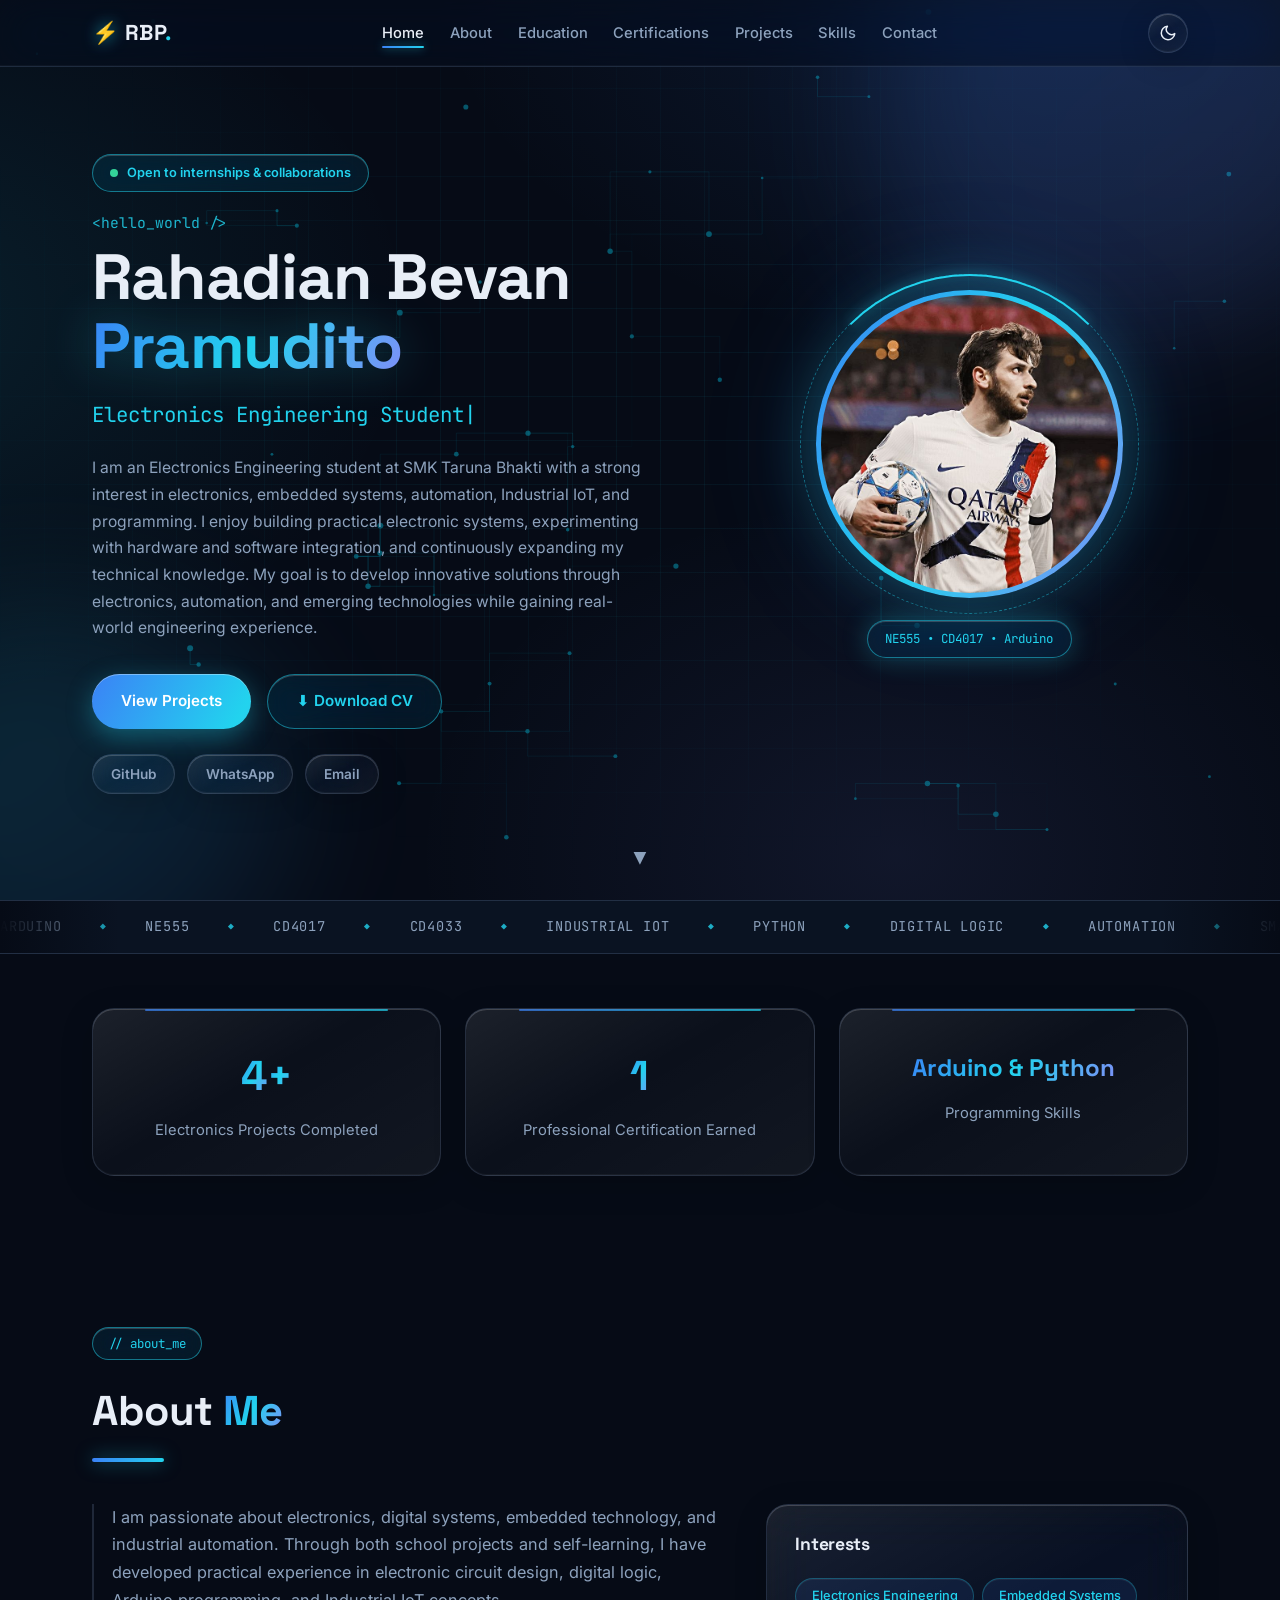
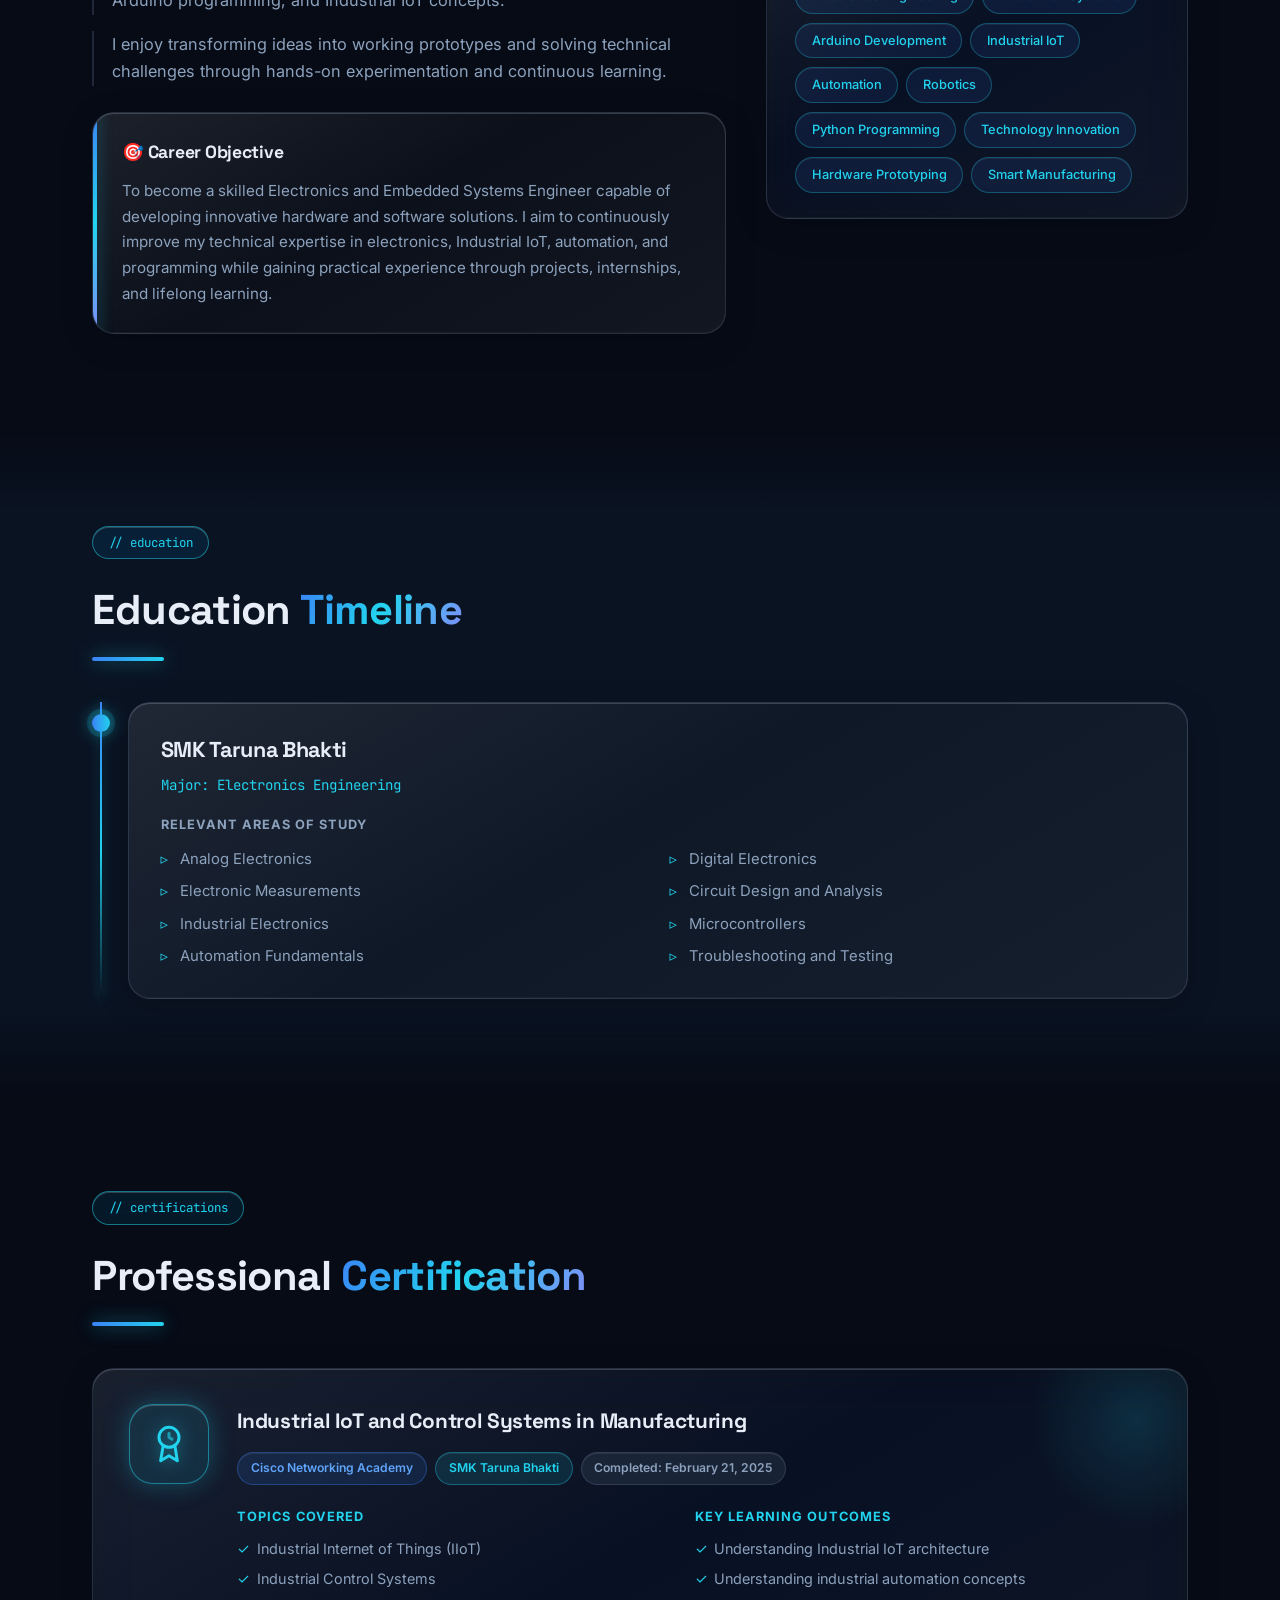
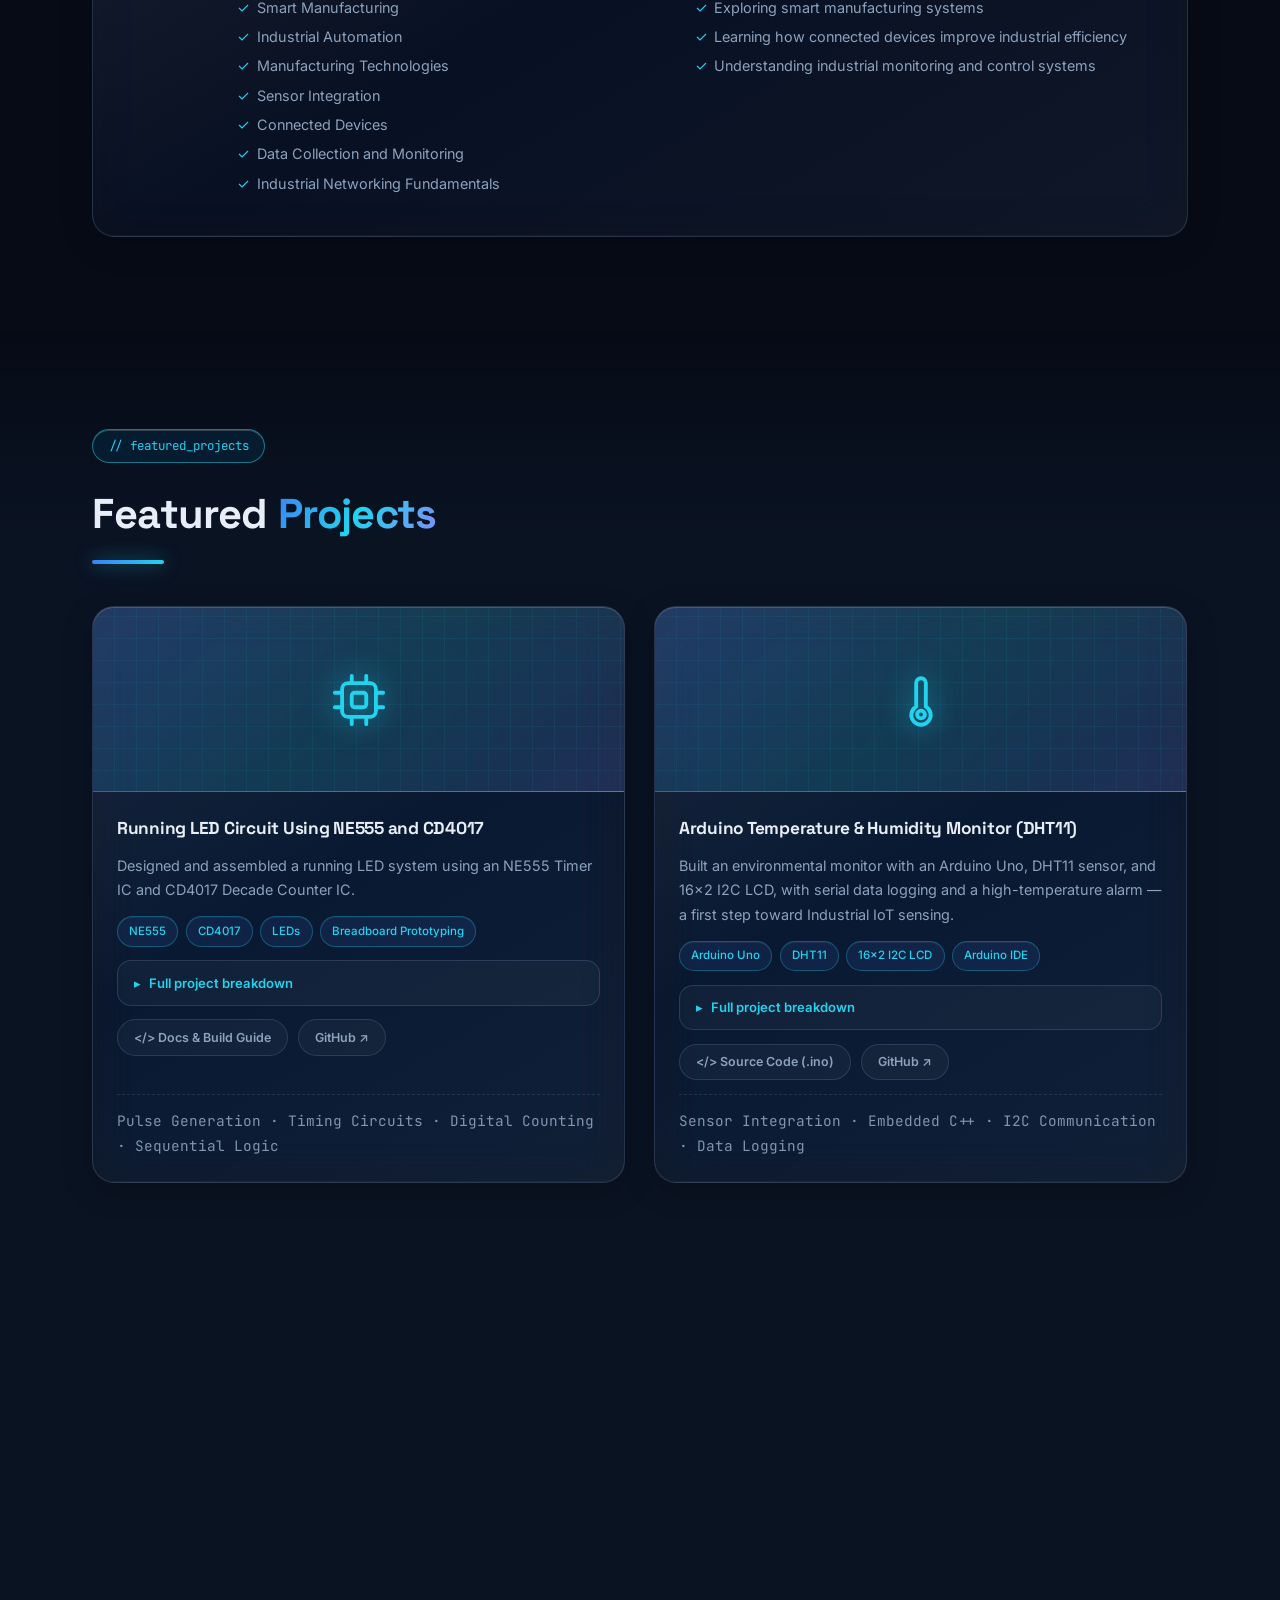
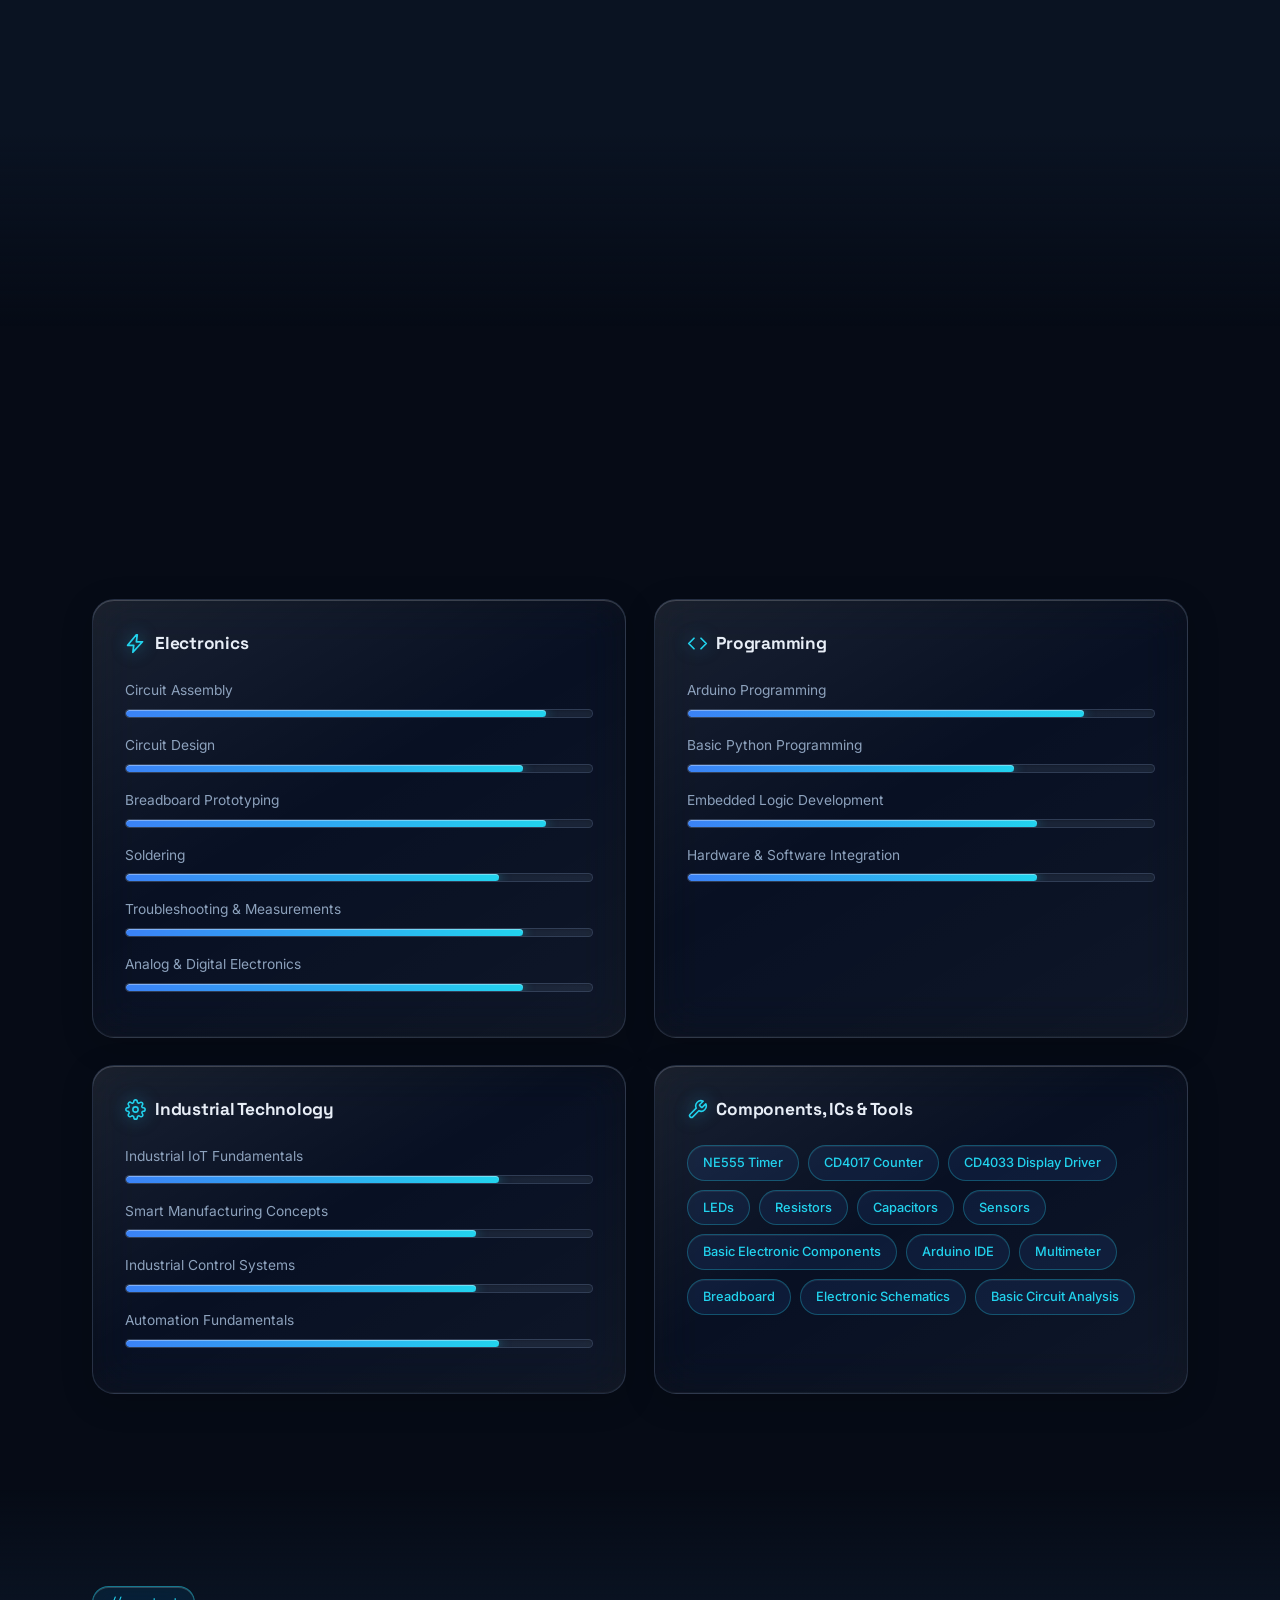
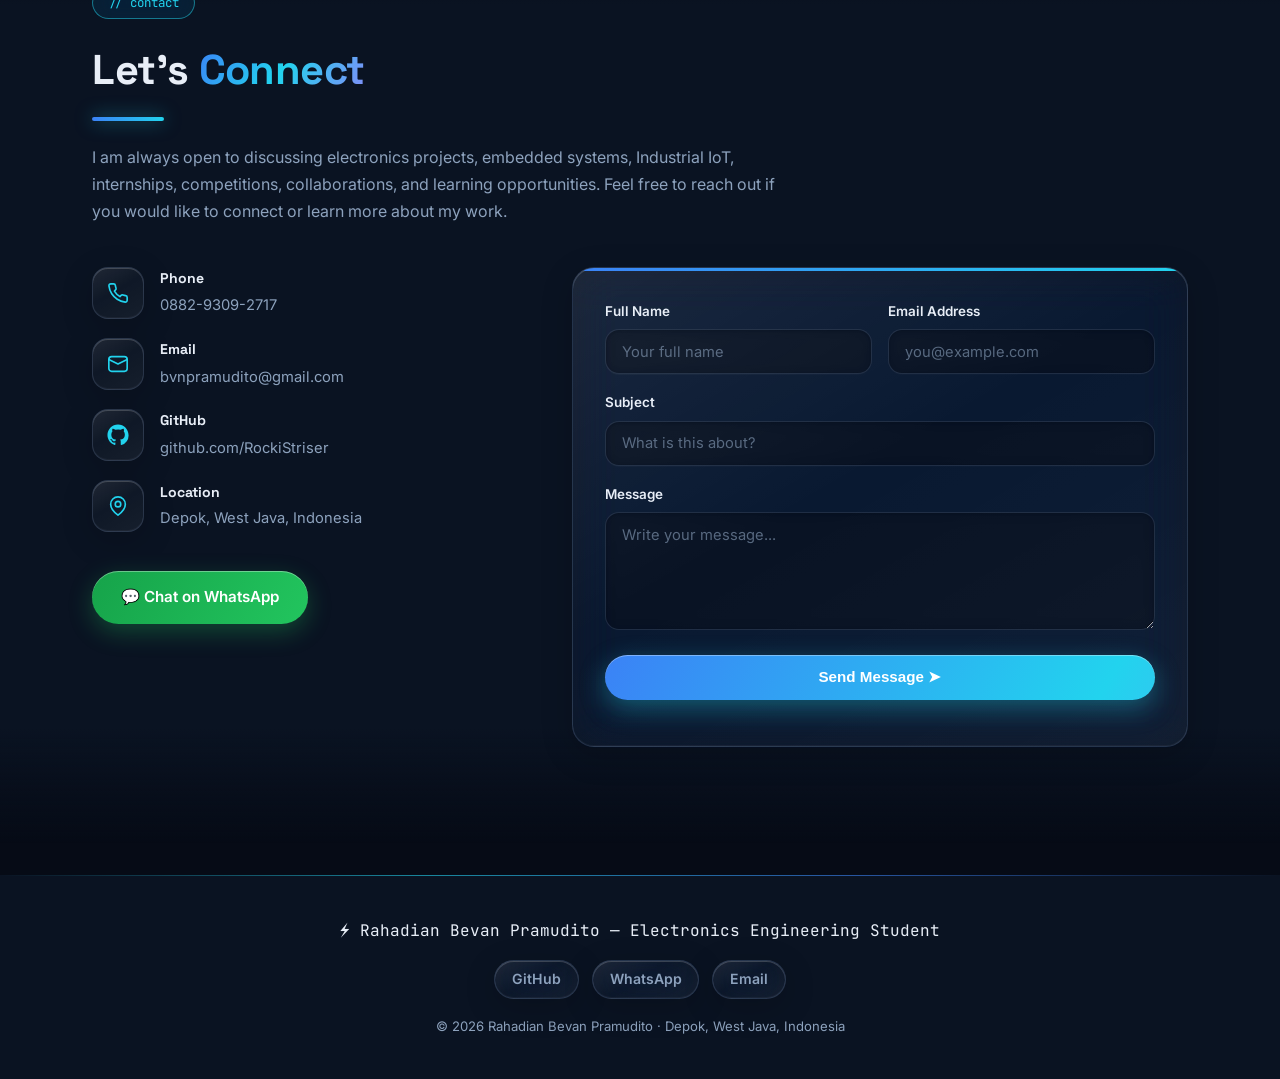
==== commit da22c788: "upload all of this" ====
--- a/index.html
+++ b/index.html
@@ -59,7 +59,7 @@
         </p>
         <div class="hero-buttons">
           <a href="#projects" class="btn btn-primary">View Projects</a>
-          <a href="assets/cv.pdf" class="btn btn-outline" download>⬇ Download CV</a>
+          <a href="cv.html" target="_blank" rel="noopener" class="btn btn-outline">⬇ Download CV</a>
         </div>
         <div class="hero-socials">
           <a href="https://github.com/RockiStriser" target="_blank" rel="noopener" aria-label="GitHub">GitHub</a>
@@ -91,7 +91,7 @@
     <section class="stats" id="stats">
       <div class="container stats-grid reveal">
         <div class="stat-card">
-          <span class="stat-number" data-count="3">0</span><span class="stat-plus">+</span>
+          <span class="stat-number" data-count="4">0</span><span class="stat-plus">+</span>
           <p>Electronics Projects Completed</p>
         </div>
         <div class="stat-card">
@@ -232,7 +232,10 @@
         <div class="projects-grid">
 
           <article class="project-card reveal">
-            <div class="project-thumb" aria-hidden="true"><svg viewBox="0 0 24 24" fill="none" stroke="currentColor" stroke-width="1.6" stroke-linecap="round"><rect x="5" y="5" width="14" height="14" rx="2.5"/><rect x="9" y="9" width="6" height="6" rx="1.2"/><path class="icon-pins" d="M9 2v3M15 2v3M9 19v3M15 19v3M2 9h3M2 15h3M19 9h3M19 15h3"/></svg></div>
+            <div class="project-media">
+              <img src="assets/projects/running-led.jpg" alt="Breadboard photo of the running LED circuit with NE555 and CD4017" loading="lazy" onerror="this.remove();" />
+              <div class="project-thumb" aria-hidden="true"><svg viewBox="0 0 24 24" fill="none" stroke="currentColor" stroke-width="1.6" stroke-linecap="round"><rect x="5" y="5" width="14" height="14" rx="2.5"/><rect x="9" y="9" width="6" height="6" rx="1.2"/><path class="icon-pins" d="M9 2v3M15 2v3M9 19v3M15 19v3M2 9h3M2 15h3M19 9h3M19 15h3"/></svg></div>
+            </div>
             <div class="project-body">
               <h3>Running LED Circuit Using NE555 and CD4017</h3>
               <p>Designed and assembled a running LED system using an NE555 Timer IC and CD4017 Decade Counter IC.</p>
@@ -240,24 +243,57 @@
                 <span class="tag">NE555</span><span class="tag">CD4017</span>
                 <span class="tag">LEDs</span><span class="tag">Breadboard Prototyping</span>
               </div>
+              <details class="project-details">
+                <summary>Full project breakdown</summary>
+                <div class="details-content">
+                  <p><strong>Objective:</strong> Build a sequential "chaser" light effect driven entirely by hardware logic, with adjustable speed.</p>
+                  <p><strong>How it works:</strong> The NE555 runs in astable mode as a clock generator. Each pulse advances the CD4017 decade counter, which activates its 10 outputs one at a time, lighting the LEDs in sequence. A potentiometer in the RC timing network changes the clock frequency and therefore the chase speed.</p>
+                  <p><strong>Components:</strong> NE555, CD4017, 10× LEDs, 10× 330Ω resistors, 10kΩ potentiometer, 10µF capacitor, breadboard, 9V supply.</p>
+                  <p><strong>Result &amp; learnings:</strong> Working chaser at 1–20 Hz. Learned astable timing calculations (f ≈ 1.44/((R1+2R2)C)), counter reset wiring, and current-limiting LED design.</p>
+                </div>
+              </details>
+              <div class="project-links">
+                <a href="https://gitlab.com/roki-lab-group/Roki-Lab-project/-/tree/main/projects/running-led-ne555-cd4017" target="_blank" rel="noopener">&lt;/&gt; Docs &amp; Build Guide</a>
+                <a href="https://github.com/RockiStriser" target="_blank" rel="noopener">GitHub ↗</a>
+              </div>
               <p class="project-skills mono">Pulse Generation · Timing Circuits · Digital Counting · Sequential Logic</p>
             </div>
           </article>
 
           <article class="project-card reveal">
-            <div class="project-thumb" aria-hidden="true"><svg viewBox="0 0 24 24" fill="none" stroke="currentColor" stroke-width="1.6" stroke-linecap="round"><rect x="2" y="7" width="20" height="10" rx="5"/><circle class="icon-knob" cx="16" cy="12" r="3"/></svg></div>
+            <div class="project-media">
+              <img src="assets/projects/dht11-monitor.jpg" alt="Arduino Uno with DHT11 sensor and LCD showing temperature and humidity" loading="lazy" onerror="this.remove();" />
+              <div class="project-thumb" aria-hidden="true"><svg viewBox="0 0 24 24" fill="none" stroke="currentColor" stroke-width="1.6" stroke-linecap="round" stroke-linejoin="round"><path d="M14 14.76V5a2 2 0 1 0-4 0v9.76a4 4 0 1 0 4 0z"/><circle cx="12" cy="18" r="1.6"/></svg></div>
+            </div>
             <div class="project-body">
-              <h3>Flip-Flop Circuit</h3>
-              <p>Built and tested a flip-flop circuit to understand memory and switching logic principles in digital electronics.</p>
+              <h3>Arduino Temperature &amp; Humidity Monitor (DHT11)</h3>
+              <p>Built an environmental monitor with an Arduino Uno, DHT11 sensor, and 16×2 I2C LCD, with serial data logging and a high-temperature alarm — a first step toward Industrial IoT sensing.</p>
               <div class="project-tags">
-                <span class="tag">Digital Logic</span><span class="tag">Bistable Circuits</span>
-              </div>
-              <p class="project-skills mono">Digital Logic · Bistable Circuits · Signal Switching · Logic Analysis</p>
+                <span class="tag">Arduino Uno</span><span class="tag">DHT11</span>
+                <span class="tag">16×2 I2C LCD</span><span class="tag">Arduino IDE</span>
+              </div>
+              <details class="project-details">
+                <summary>Full project breakdown</summary>
+                <div class="details-content">
+                  <p><strong>Objective:</strong> Read real-world sensor data, display it locally, and log it in a machine-readable format — the core loop of any IIoT node.</p>
+                  <p><strong>How it works:</strong> The sketch polls the DHT11 every 2 seconds (non-blocking, using millis()), shows temperature and humidity on the LCD, drives an alarm LED above 35°C, and streams CSV (time, temp, humidity) over serial for plotting or ingestion.</p>
+                  <p><strong>Components:</strong> Arduino Uno, DHT11 module, 16×2 LCD with I2C backpack, LED + 330Ω resistor, jumper wires, breadboard.</p>
+                  <p><strong>Result &amp; learnings:</strong> Stable readings with sensor-error handling. Learned library integration (DHT, LiquidCrystal_I2C), non-blocking timing, I2C wiring, and structuring data for collection — directly applying my IIoT certification topics.</p>
+                </div>
+              </details>
+              <div class="project-links">
+                <a href="https://gitlab.com/roki-lab-group/Roki-Lab-project/-/tree/main/projects/arduino-dht11-monitor" target="_blank" rel="noopener">&lt;/&gt; Source Code (.ino)</a>
+                <a href="https://github.com/RockiStriser" target="_blank" rel="noopener">GitHub ↗</a>
+              </div>
+              <p class="project-skills mono">Sensor Integration · Embedded C++ · I2C Communication · Data Logging</p>
             </div>
           </article>
 
           <article class="project-card reveal">
-            <div class="project-thumb" aria-hidden="true"><svg viewBox="0 0 24 24" fill="none" stroke="currentColor" stroke-width="1.6" stroke-linecap="round" stroke-linejoin="round"><rect x="5" y="2.5" width="14" height="19" rx="2.5"/><path class="icon-segments" d="M9.5 7h5M9.5 12h5M9.5 17h5M9.5 7.5v9M14.5 7.5v9"/></svg></div>
+            <div class="project-media">
+              <img src="assets/projects/7segment-counter.jpg" alt="7-segment display counter circuit with NE555 and CD4033" loading="lazy" onerror="this.remove();" />
+              <div class="project-thumb" aria-hidden="true"><svg viewBox="0 0 24 24" fill="none" stroke="currentColor" stroke-width="1.6" stroke-linecap="round" stroke-linejoin="round"><rect x="5" y="2.5" width="14" height="19" rx="2.5"/><path class="icon-segments" d="M9.5 7h5M9.5 12h5M9.5 17h5M9.5 7.5v9M14.5 7.5v9"/></svg></div>
+            </div>
             <div class="project-body">
               <h3>7-Segment Counter Using NE555 and CD4033</h3>
               <p>Developed a digital counter displayed on a 7-segment display using an NE555 Timer IC and CD4033 Counter/Display Driver.</p>
@@ -265,7 +301,48 @@
                 <span class="tag">NE555</span><span class="tag">CD4033</span>
                 <span class="tag">7-Segment Display</span>
               </div>
+              <details class="project-details">
+                <summary>Full project breakdown</summary>
+                <div class="details-content">
+                  <p><strong>Objective:</strong> Count clock pulses 0–9 and drive a numeric display without a microcontroller.</p>
+                  <p><strong>How it works:</strong> The NE555 generates clean clock pulses; the CD4033 counts them and directly decodes to 7-segment outputs (a–g), so each pulse increments the digit shown on a common-cathode display.</p>
+                  <p><strong>Components:</strong> NE555, CD4033, common-cathode 7-segment display, 7× 220Ω segment resistors, timing RC network, push-button reset, breadboard.</p>
+                  <p><strong>Result &amp; learnings:</strong> Reliable 0–9 counting with reset. Learned display multiplexing concepts, segment current limiting, debouncing, and the counter/decoder architecture used in industrial displays.</p>
+                </div>
+              </details>
+              <div class="project-links">
+                <a href="https://gitlab.com/roki-lab-group/Roki-Lab-project/-/tree/main/projects/7segment-counter-ne555-cd4033" target="_blank" rel="noopener">&lt;/&gt; Docs &amp; Build Guide</a>
+                <a href="https://github.com/RockiStriser" target="_blank" rel="noopener">GitHub ↗</a>
+              </div>
               <p class="project-skills mono">Digital Counting · Display Interfacing · Clock Pulse Generation · Numerical Display Systems</p>
+            </div>
+          </article>
+
+          <article class="project-card reveal">
+            <div class="project-media">
+              <img src="assets/projects/flip-flop.jpg" alt="Flip-flop circuit built on a breadboard" loading="lazy" onerror="this.remove();" />
+              <div class="project-thumb" aria-hidden="true"><svg viewBox="0 0 24 24" fill="none" stroke="currentColor" stroke-width="1.6" stroke-linecap="round"><rect x="2" y="7" width="20" height="10" rx="5"/><circle class="icon-knob" cx="16" cy="12" r="3"/></svg></div>
+            </div>
+            <div class="project-body">
+              <h3>Flip-Flop Circuit</h3>
+              <p>Built and tested a flip-flop circuit to understand memory and switching logic principles in digital electronics.</p>
+              <div class="project-tags">
+                <span class="tag">Digital Logic</span><span class="tag">Bistable Circuits</span>
+              </div>
+              <details class="project-details">
+                <summary>Full project breakdown</summary>
+                <div class="details-content">
+                  <p><strong>Objective:</strong> Demonstrate how a circuit can store one bit of state — the foundation of registers and memory.</p>
+                  <p><strong>How it works:</strong> Two cross-coupled transistor stages form a bistable multivibrator: only one side conducts at a time, and a button press flips the stable state, toggling the indicator LEDs.</p>
+                  <p><strong>Components:</strong> 2× NPN transistors (BC547), 2× LEDs, resistors, capacitors, push-buttons, breadboard.</p>
+                  <p><strong>Result &amp; learnings:</strong> Verified set/reset behavior with a multimeter and LEDs. Learned bistable operation, transistor switching regions, and how SR latches relate to real memory elements.</p>
+                </div>
+              </details>
+              <div class="project-links">
+                <a href="https://gitlab.com/roki-lab-group/Roki-Lab-project/-/tree/main/projects/flip-flop-circuit" target="_blank" rel="noopener">&lt;/&gt; Docs &amp; Build Guide</a>
+                <a href="https://github.com/RockiStriser" target="_blank" rel="noopener">GitHub ↗</a>
+              </div>
+              <p class="project-skills mono">Digital Logic · Bistable Circuits · Signal Switching · Logic Analysis</p>
             </div>
           </article>
 
--- a/css/style.css
+++ b/css/style.css
@@ -636,7 +636,7 @@
 .cert-columns li::before { content: '✓'; position: absolute; left: 0; color: var(--cyan); }
 
 /* ============ Projects ============ */
-.projects-grid { display: grid; grid-template-columns: repeat(3, 1fr); gap: 1.7rem; }
+.projects-grid { display: grid; grid-template-columns: repeat(2, minmax(0, 1fr)); gap: 1.8rem; }
 .project-card {
   position: relative;
   border-radius: var(--radius);
@@ -878,6 +878,80 @@
 }
 .footer-copy { color: var(--text-muted); font-size: 0.82rem; }
 
+/* ============ Project Media, Breakdowns & Links ============ */
+.project-media { position: relative; height: 185px; overflow: hidden; }
+.project-media .project-thumb { height: 100%; }
+.project-media img {
+  position: absolute;
+  inset: 0;
+  width: 100%;
+  height: 100%;
+  object-fit: cover;
+  z-index: 1;
+  transition: transform 0.7s var(--ease-out);
+}
+.project-card:hover .project-media img { transform: scale(1.06); }
+
+.project-details {
+  border: 1px solid var(--border);
+  border-radius: 14px;
+  background: rgba(141, 162, 189, 0.06);
+  overflow: hidden;
+  position: relative;
+  z-index: 4;
+}
+.project-details summary {
+  cursor: pointer;
+  list-style: none;
+  padding: 0.65rem 1rem;
+  font-size: 0.82rem;
+  font-weight: 600;
+  color: var(--cyan);
+  display: flex;
+  align-items: center;
+  gap: 0.55rem;
+  transition: background var(--transition);
+  user-select: none;
+}
+.project-details summary::-webkit-details-marker { display: none; }
+.project-details summary::before {
+  content: '▸';
+  transition: transform 0.35s var(--ease-spring);
+}
+.project-details[open] summary::before { transform: rotate(90deg); }
+.project-details summary:hover { background: rgba(34, 211, 238, 0.07); }
+.details-content {
+  padding: 0.4rem 1rem 0.95rem;
+  display: flex;
+  flex-direction: column;
+  gap: 0.55rem;
+  animation: details-in 0.4s var(--ease-out);
+}
+@keyframes details-in {
+  from { opacity: 0; transform: translateY(-6px); }
+  to { opacity: 1; transform: translateY(0); }
+}
+.details-content p { font-size: 0.84rem; color: var(--text-muted); line-height: 1.6; }
+.details-content strong { color: var(--text); font-weight: 600; }
+
+.project-links { display: flex; gap: 0.6rem; flex-wrap: wrap; position: relative; z-index: 4; }
+.project-links a {
+  font-size: 0.78rem;
+  font-weight: 600;
+  padding: 0.42rem 1rem;
+  border-radius: 999px;
+  border: 1px solid var(--border);
+  color: var(--text-muted);
+  background: rgba(141, 162, 189, 0.06);
+  transition: color var(--transition), border-color var(--transition), box-shadow var(--transition), transform 0.45s var(--ease-spring);
+}
+.project-links a:hover {
+  color: var(--cyan);
+  border-color: var(--border-strong);
+  box-shadow: var(--glow);
+  transform: translateY(-2px);
+}
+
 /* ============ Scroll Reveal ============ */
 .reveal {
   opacity: 0;
@@ -904,7 +978,7 @@
   .hero-summary { margin: 0 auto; }
   .hero-buttons, .hero-socials { justify-content: center; }
   .about-grid, .contact-grid, .skills-grid, .cert-columns { grid-template-columns: 1fr; }
-  .projects-grid { grid-template-columns: 1fr 1fr; }
+  .projects-grid { grid-template-columns: 1fr; }
   .cert-card { flex-direction: column; align-items: flex-start; }
   .about-text > p { text-align: left; }
 }
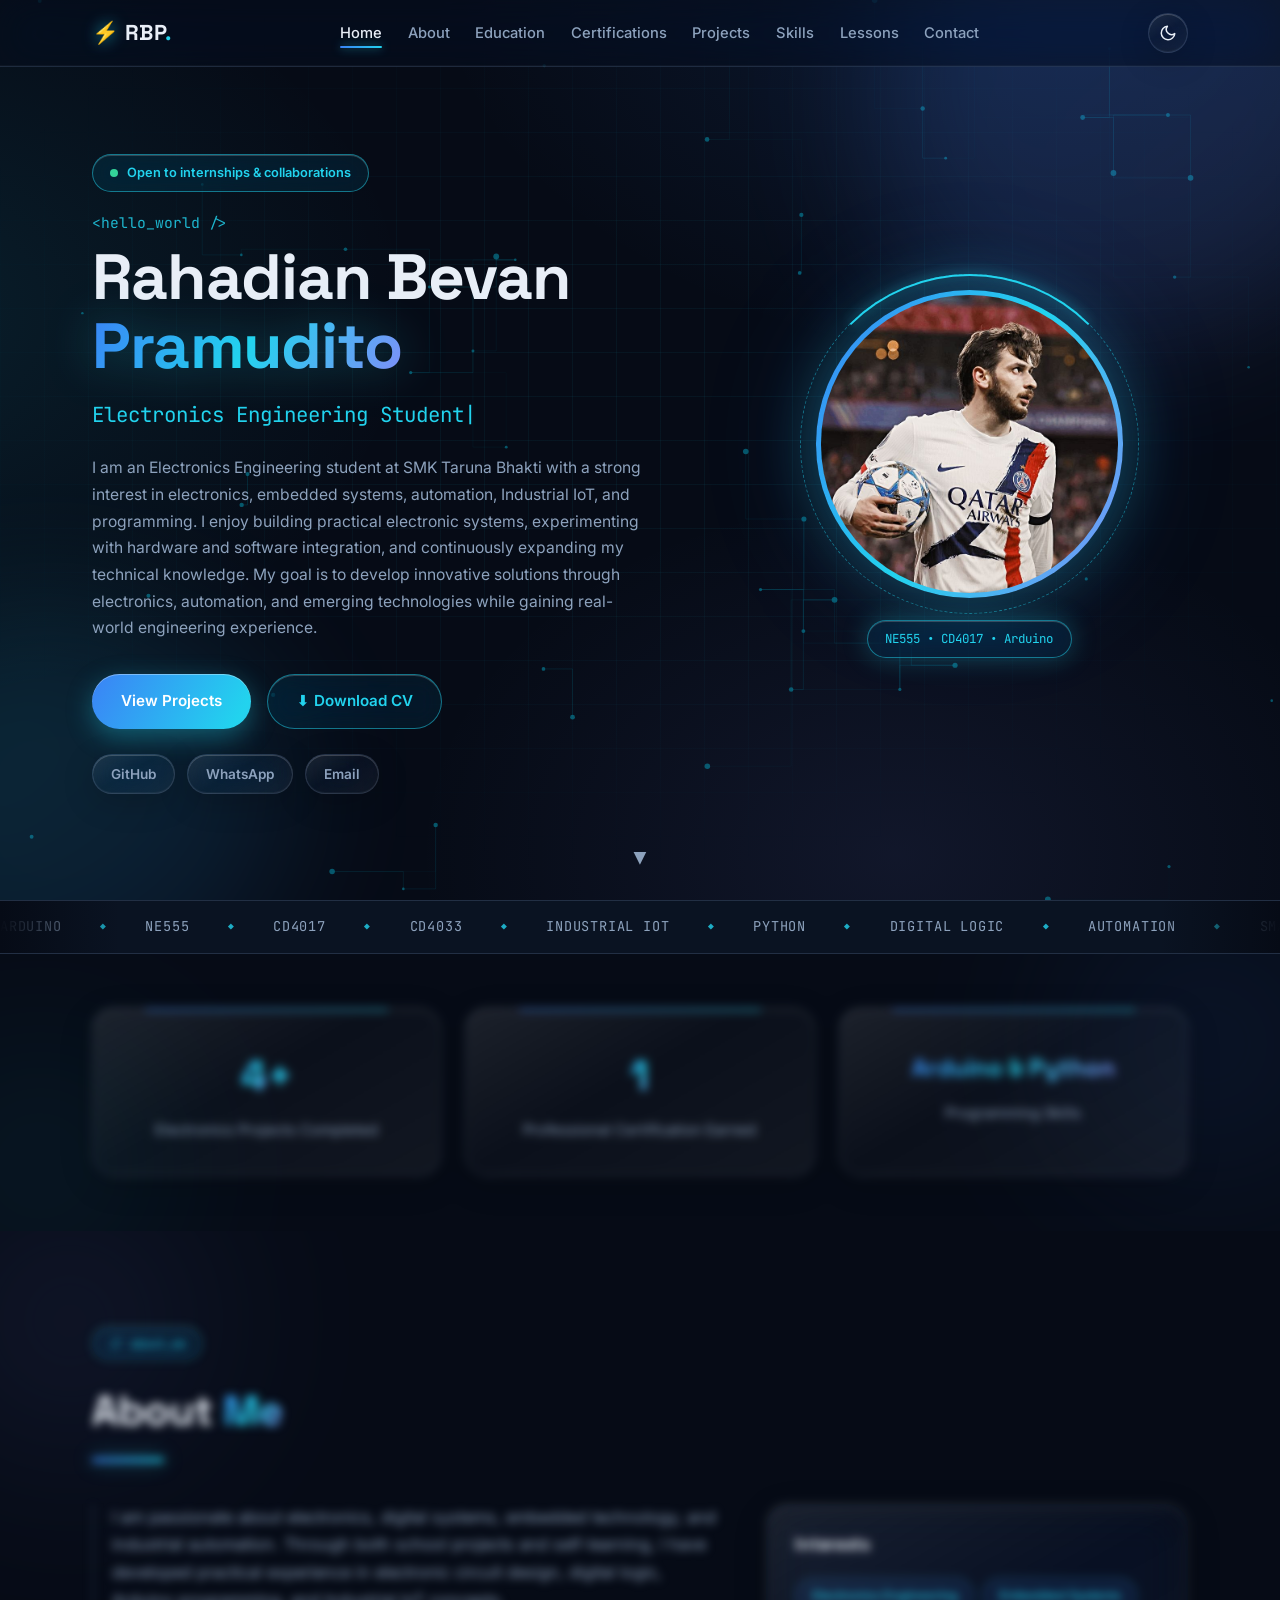
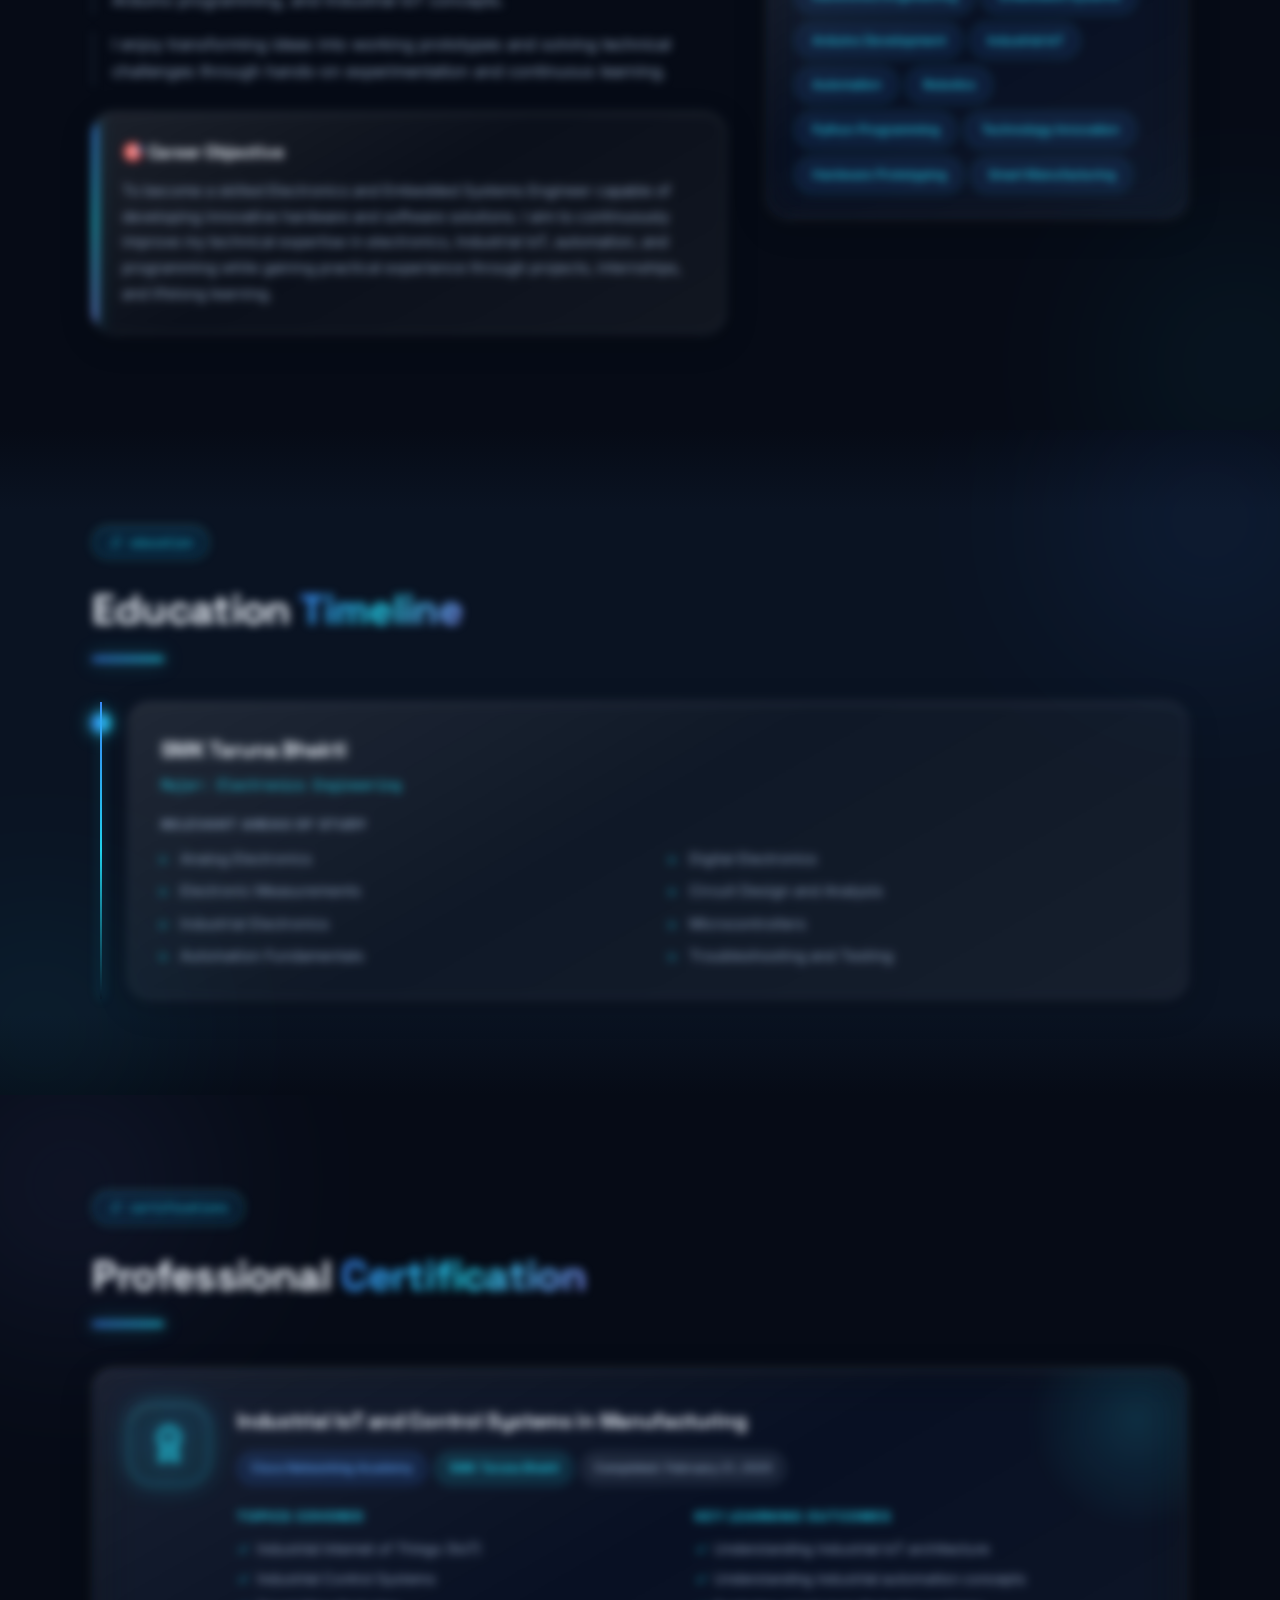
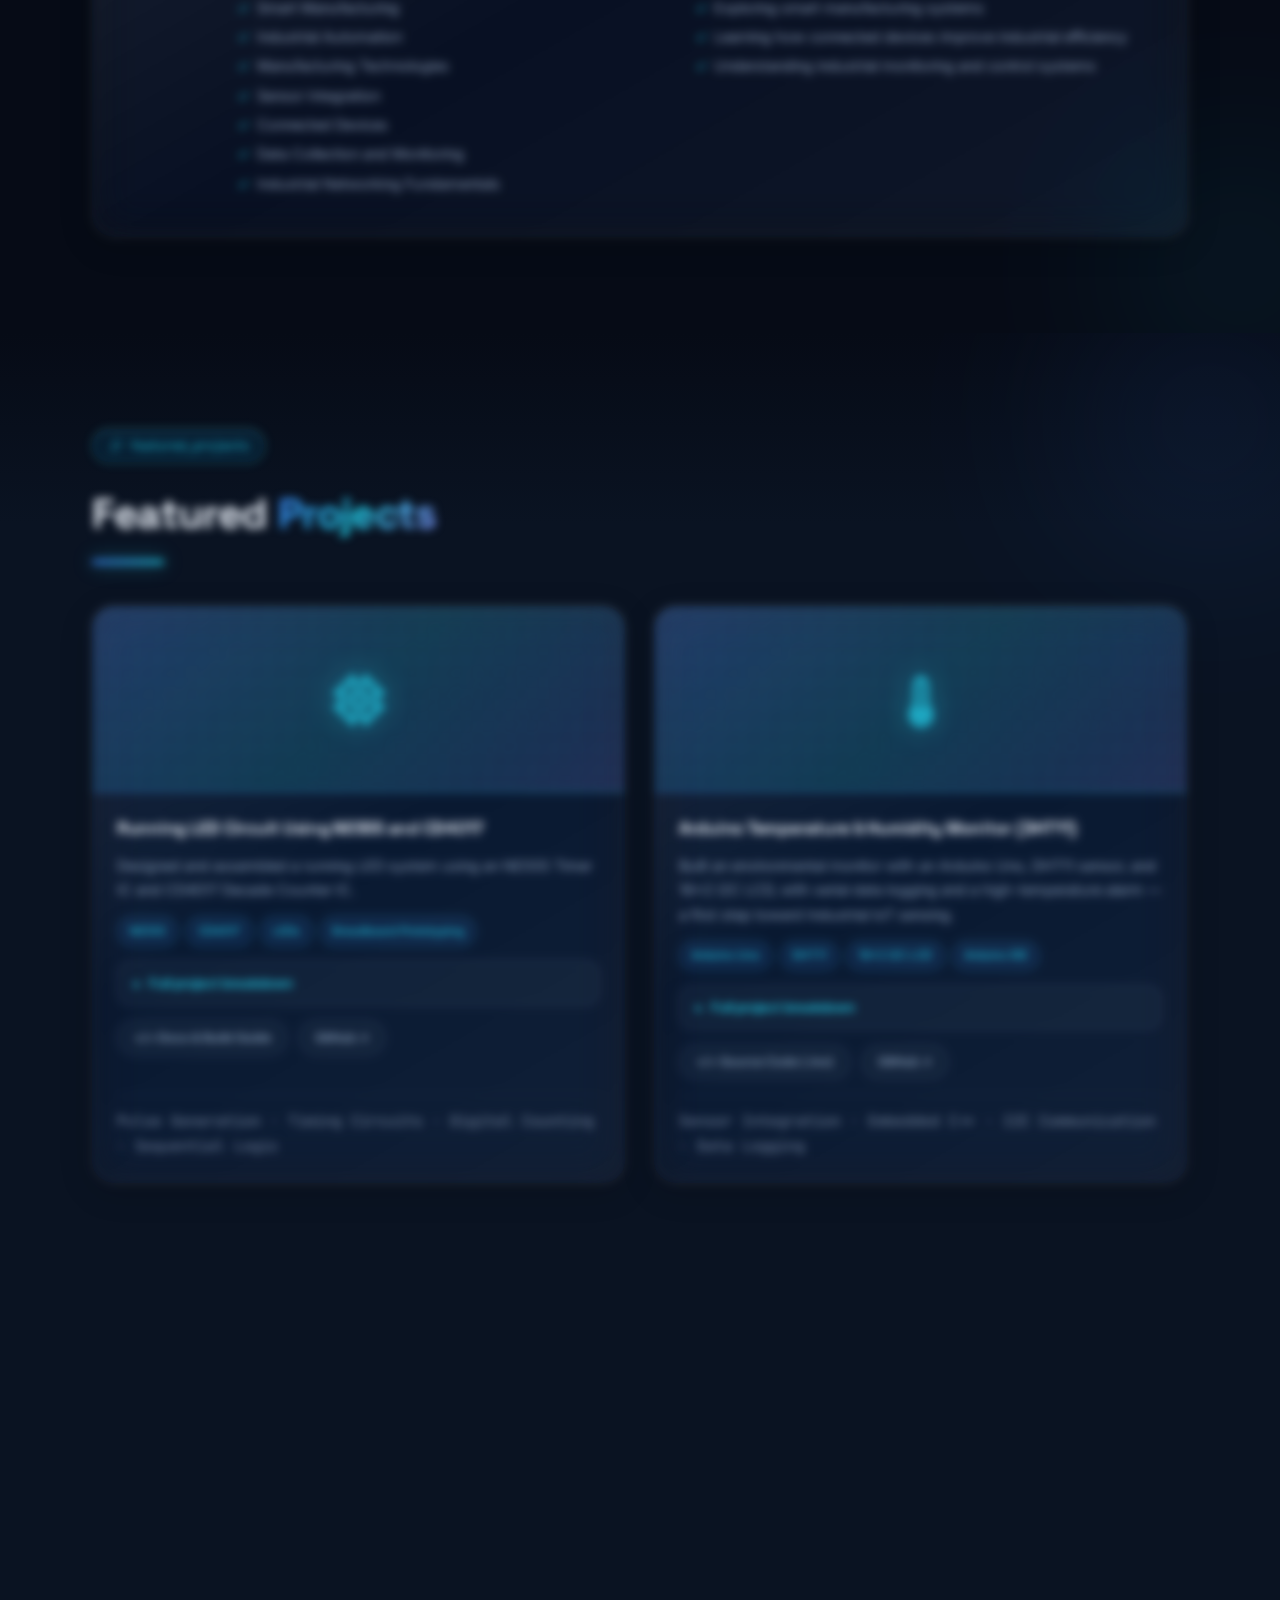
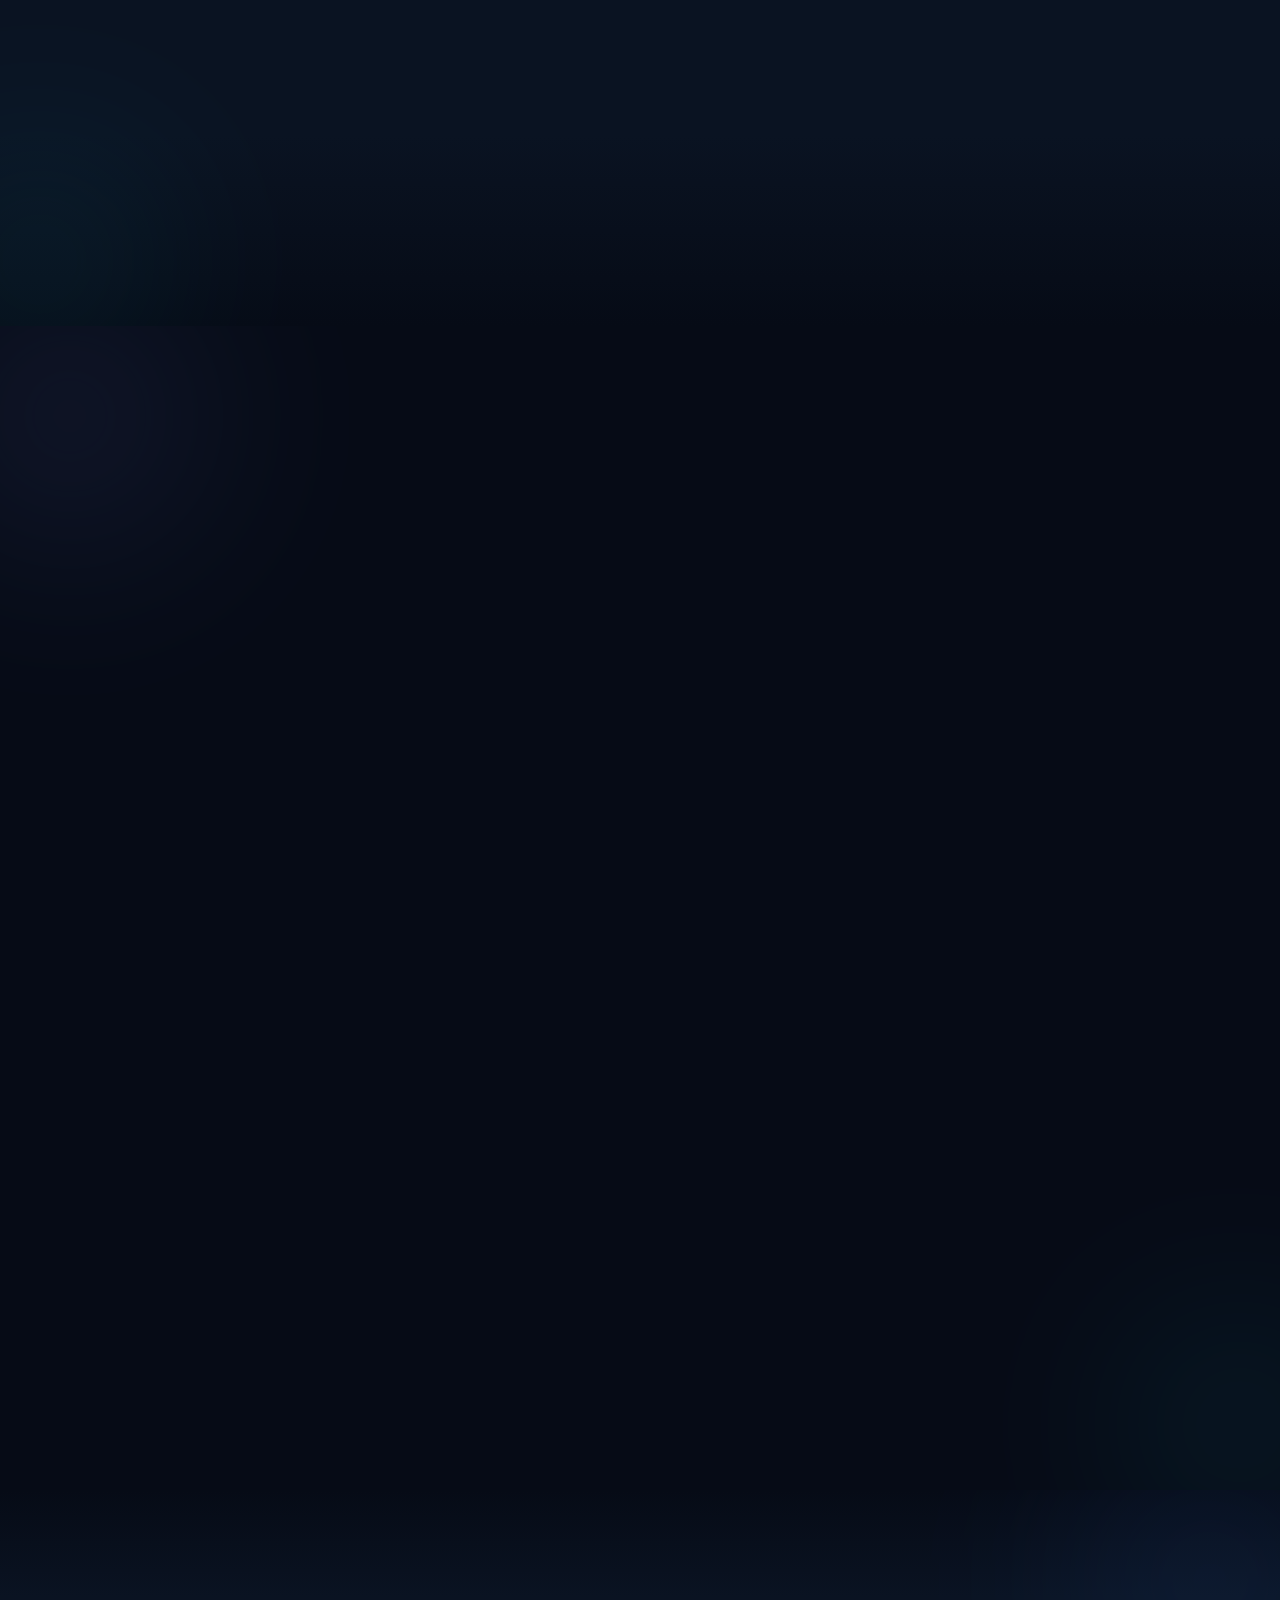
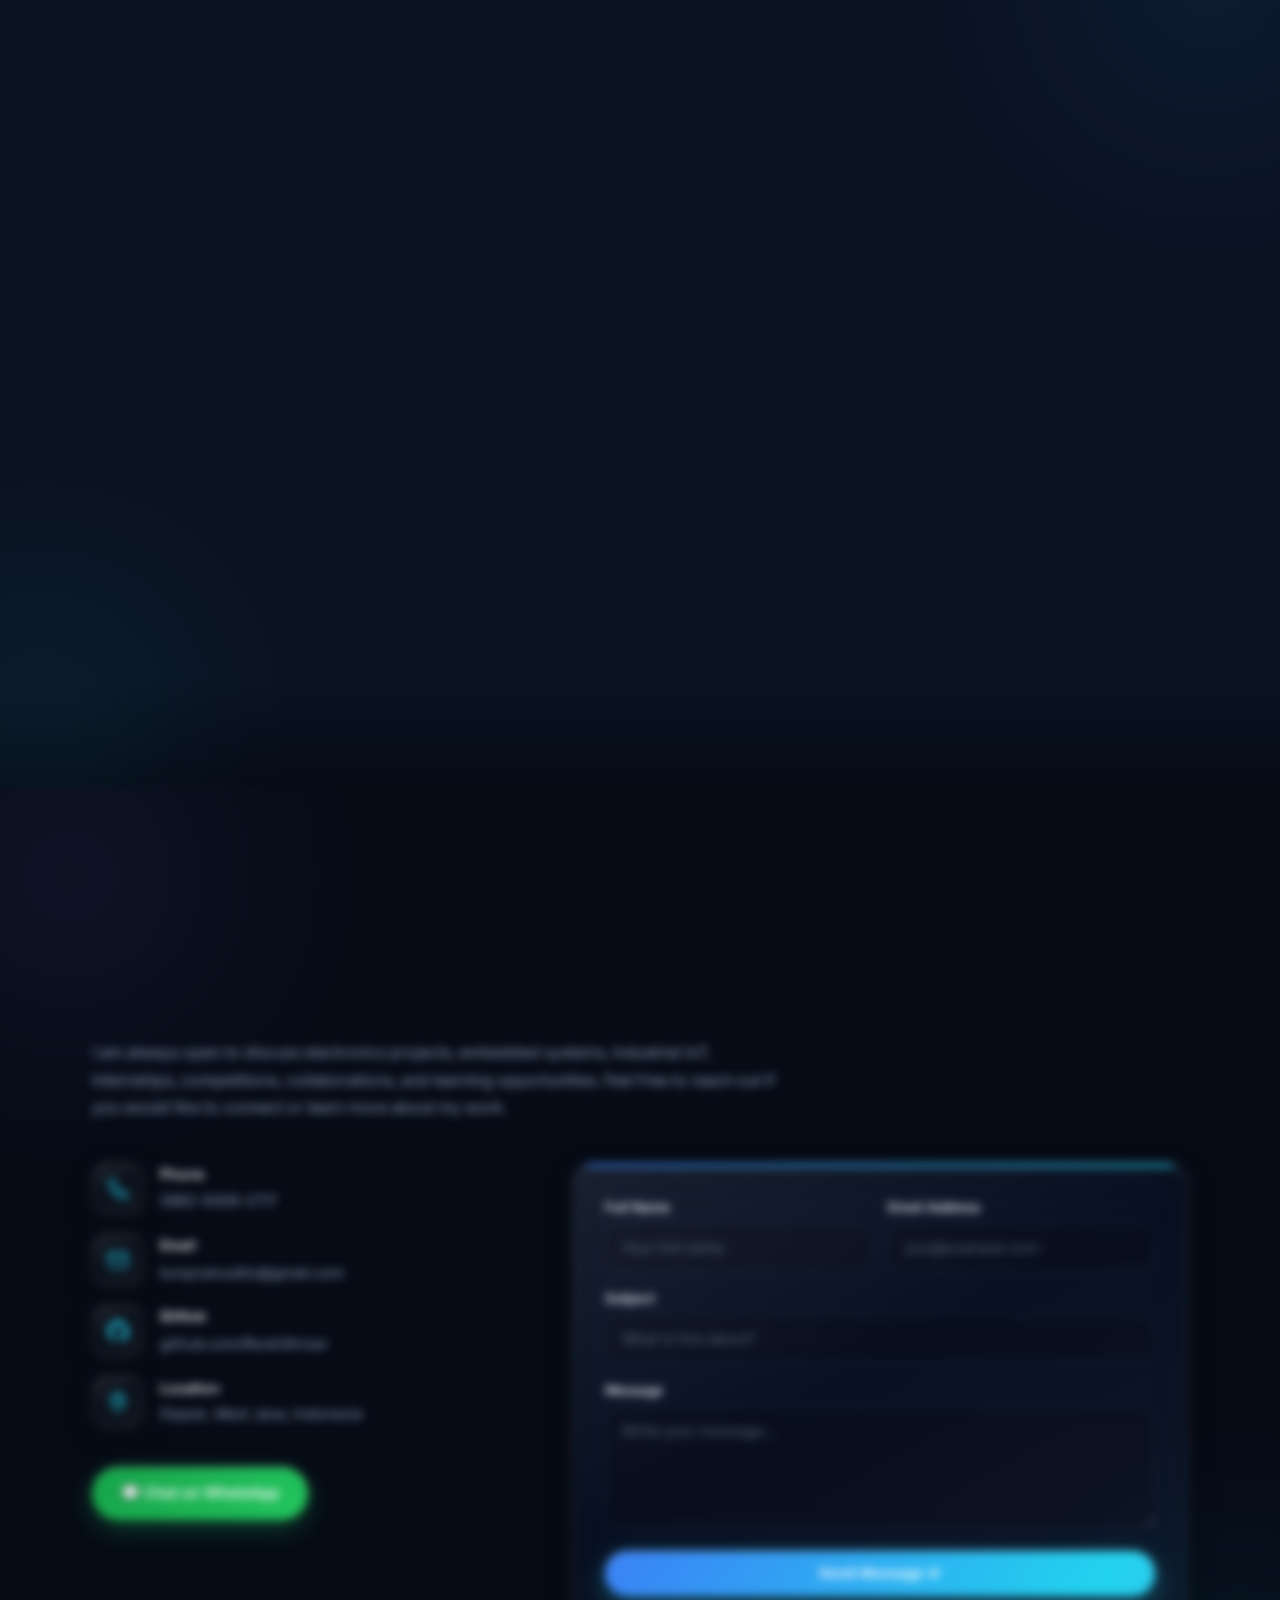
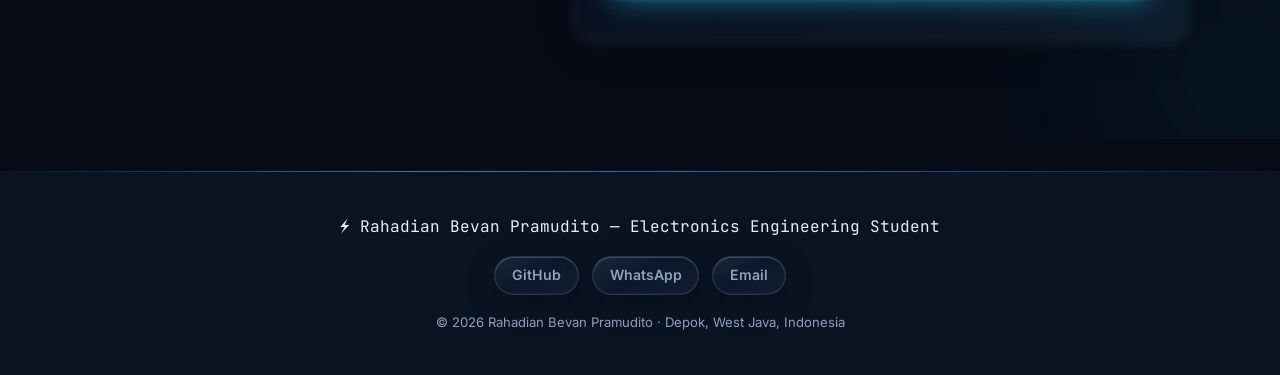
==== commit ffedda66: "Add files via upload" ====
--- a/index.html
+++ b/index.html
@@ -24,6 +24,7 @@
         <li><a href="#certifications" class="nav-link">Certifications</a></li>
         <li><a href="#projects" class="nav-link">Projects</a></li>
         <li><a href="#skills" class="nav-link">Skills</a></li>
+        <li><a href="#lessons" class="nav-link">Lessons</a></li>
         <li><a href="#contact" class="nav-link">Contact</a></li>
       </ul>
       <div class="nav-actions">
@@ -404,13 +405,59 @@
       </div>
     </section>
 
+    <!-- ===== Lessons Learned & Strengths ===== -->
+    <section class="section section-alt" id="lessons">
+      <div class="container">
+        <p class="section-tag mono reveal">// lessons_learned</p>
+        <h2 class="section-title reveal">Engineering <span class="accent">Lessons Learned</span></h2>
+        <div class="lessons-grid">
+
+          <article class="lesson-card reveal">
+            <div class="lesson-quote" aria-hidden="true">”</div>
+            <h3>Persistence Matters More Than Perfect Results</h3>
+            <p>
+              While developing my electronic projects, I learned that failures are often part of the
+              engineering process. During the development of my 7-segment counter, I encountered
+              unexpected circuit issues shortly before evaluation. By carefully troubleshooting the
+              circuit instead of starting over, I successfully identified and fixed the problem.
+            </p>
+            <p class="lesson-label">This experience strengthened my understanding of:</p>
+            <div class="tag-cloud">
+              <span class="tag">Circuit Debugging</span>
+              <span class="tag">Root Cause Analysis</span>
+              <span class="tag">Patience Under Pressure</span>
+              <span class="tag">Systematic Problem-Solving</span>
+            </div>
+          </article>
+
+          <aside class="strengths-card reveal">
+            <h3>Personal Strengths</h3>
+            <ul class="strengths-list">
+              <li><svg class="check" viewBox="0 0 24 24" fill="none" stroke="currentColor" stroke-width="2.4" stroke-linecap="round" stroke-linejoin="round"><path d="M20 6 9 17l-5-5"/></svg>Strong troubleshooting mindset</li>
+              <li><svg class="check" viewBox="0 0 24 24" fill="none" stroke="currentColor" stroke-width="2.4" stroke-linecap="round" stroke-linejoin="round"><path d="M20 6 9 17l-5-5"/></svg>Hands-on electronics experience</li>
+              <li><svg class="check" viewBox="0 0 24 24" fill="none" stroke="currentColor" stroke-width="2.4" stroke-linecap="round" stroke-linejoin="round"><path d="M20 6 9 17l-5-5"/></svg>Clean soldering and circuit assembly</li>
+              <li><svg class="check" viewBox="0 0 24 24" fill="none" stroke="currentColor" stroke-width="2.4" stroke-linecap="round" stroke-linejoin="round"><path d="M20 6 9 17l-5-5"/></svg>Fast learner</li>
+              <li><svg class="check" viewBox="0 0 24 24" fill="none" stroke="currentColor" stroke-width="2.4" stroke-linecap="round" stroke-linejoin="round"><path d="M20 6 9 17l-5-5"/></svg>Comfortable working independently</li>
+              <li><svg class="check" viewBox="0 0 24 24" fill="none" stroke="currentColor" stroke-width="2.4" stroke-linecap="round" stroke-linejoin="round"><path d="M20 6 9 17l-5-5"/></svg>Persistent when solving technical problems</li>
+              <li><svg class="check" viewBox="0 0 24 24" fill="none" stroke="currentColor" stroke-width="2.4" stroke-linecap="round" stroke-linejoin="round"><path d="M20 6 9 17l-5-5"/></svg>Interested in both hardware and software development</li>
+            </ul>
+            <p class="strengths-note">
+              Don't just take my word for it — the <a href="#projects">projects above</a> include
+              build photos, documentation, and committed source code as evidence.
+            </p>
+          </aside>
+
+        </div>
+      </div>
+    </section>
+
     <!-- ===== Contact ===== -->
-    <section class="section section-alt" id="contact">
+    <section class="section" id="contact">
       <div class="container">
         <p class="section-tag mono reveal">// contact</p>
         <h2 class="section-title reveal">Let's <span class="accent">Connect</span></h2>
         <p class="contact-desc reveal">
-          I am always open to discussing electronics projects, embedded systems, Industrial IoT,
+          I am always open to discuss electronics projects, embedded systems, Industrial IoT,
           internships, competitions, collaborations, and learning opportunities. Feel free to reach
           out if you would like to connect or learn more about my work.
         </p>
--- a/css/style.css
+++ b/css/style.css
@@ -91,6 +91,7 @@
    Applied to every card-like element below. */
 .stat-card, .objective-card, .interests, .timeline-card, .cert-card,
 .project-card, .skill-group, .contact-form, .contact-icon,
+.lesson-card, .strengths-card,
 .theme-toggle, .hero-socials a, .footer-links a {
   background: var(--glass);
   backdrop-filter: blur(22px) saturate(170%);
@@ -457,9 +458,51 @@
 .stat-card p { color: var(--text-muted); margin-top: 0.4rem; font-size: 0.92rem; }
 
 /* ============ Sections ============ */
-.section { padding: 6rem 0; position: relative; }
+.section { padding: 6rem 0; position: relative; overflow: hidden; }
+.stats { position: relative; overflow: hidden; }
+.section > .container, .stats > .container { position: relative; z-index: 1; }
 .section-alt {
   background: linear-gradient(180deg, transparent, var(--bg-alt) 12%, var(--bg-alt) 88%, transparent);
+}
+
+/* Ambient animated background blobs for every section */
+.section::before, .section::after,
+.stats::before, .stats::after {
+  content: '';
+  position: absolute;
+  border-radius: 42% 58% 55% 45% / 50% 44% 56% 50%;
+  filter: blur(85px);
+  opacity: 0.22;
+  pointer-events: none;
+  z-index: 0;
+  animation: blob-morph 20s ease-in-out infinite, ambient-drift 26s ease-in-out infinite;
+}
+.section::before, .stats::before {
+  width: 460px; height: 420px;
+  top: -120px; right: -160px;
+  background: radial-gradient(circle, rgba(59, 130, 246, 0.55), transparent 70%);
+}
+.section::after, .stats::after {
+  width: 380px; height: 350px;
+  bottom: -110px; left: -150px;
+  background: radial-gradient(circle, rgba(34, 211, 238, 0.5), transparent 70%);
+  animation-delay: -10s, -13s;
+}
+/* Alternate sides and hues so adjacent sections feel distinct */
+.section:nth-of-type(even)::before {
+  right: auto; left: -160px;
+  background: radial-gradient(circle, rgba(129, 140, 248, 0.55), transparent 70%);
+}
+.section:nth-of-type(even)::after {
+  left: auto; right: -150px;
+  background: radial-gradient(circle, rgba(34, 211, 238, 0.45), transparent 70%);
+}
+[data-theme='light'] .section::before, [data-theme='light'] .section::after,
+[data-theme='light'] .stats::before, [data-theme='light'] .stats::after { opacity: 0.15; }
+@keyframes ambient-drift {
+  0%, 100% { transform: translate(0, 0) scale(1); }
+  33% { transform: translate(-60px, 45px) scale(1.12); }
+  66% { transform: translate(40px, -35px) scale(0.94); }
 }
 .section-tag {
   display: inline-flex;
@@ -780,6 +823,90 @@
   100% { background-position: 300% 0; }
 }
 
+/* ============ Lessons Learned & Strengths ============ */
+.lessons-grid {
+  display: grid;
+  grid-template-columns: 1.55fr 1fr;
+  gap: 1.8rem;
+  align-items: stretch;
+}
+.lesson-card, .strengths-card {
+  position: relative;
+  border-radius: var(--radius);
+  padding: 2.2rem 2.4rem;
+  overflow: hidden;
+  transition: transform 0.5s var(--ease-spring), border-color var(--transition), box-shadow var(--transition);
+}
+.lesson-card:hover, .strengths-card:hover {
+  transform: translateY(-5px);
+  border-color: var(--border-strong);
+  box-shadow: inset 0 1px 0 var(--edge-light), var(--shadow);
+}
+.lesson-quote {
+  position: absolute;
+  top: 0.2rem; right: 1.4rem;
+  font-family: var(--font-display);
+  font-size: 7.5rem;
+  line-height: 1;
+  color: var(--cyan);
+  opacity: 0.13;
+  pointer-events: none;
+}
+.lesson-card h3 {
+  font-size: 1.3rem;
+  margin-bottom: 0.9rem;
+  display: inline-block;
+  background: var(--accent-grad-3);
+  -webkit-background-clip: text;
+  background-clip: text;
+  -webkit-text-fill-color: transparent;
+}
+.lesson-card > p { color: var(--text-muted); font-size: 0.96rem; margin-bottom: 1.1rem; }
+.lesson-card .lesson-label {
+  color: var(--text);
+  font-weight: 600;
+  font-size: 0.8rem;
+  letter-spacing: 0.07em;
+  text-transform: uppercase;
+  margin-bottom: 0.8rem;
+}
+.strengths-card h3 { font-size: 1.15rem; margin-bottom: 1.2rem; }
+.strengths-list { display: flex; flex-direction: column; gap: 0.7rem; }
+.strengths-list li {
+  display: flex;
+  align-items: center;
+  gap: 0.75rem;
+  color: var(--text-muted);
+  font-size: 0.92rem;
+  transition: color var(--transition), transform 0.4s var(--ease-spring);
+}
+.strengths-list li:hover { color: var(--text); transform: translateX(5px); }
+.strengths-list .check {
+  width: 23px; height: 23px;
+  flex-shrink: 0;
+  color: var(--cyan);
+  background: rgba(34, 211, 238, 0.1);
+  border: 1px solid rgba(34, 211, 238, 0.35);
+  border-radius: 50%;
+  padding: 4.5px;
+  box-shadow: inset 0 1px 0 var(--edge-light);
+  transition: transform 0.45s var(--ease-spring), background var(--transition), color var(--transition);
+}
+.strengths-list li:hover .check {
+  transform: scale(1.18) rotate(8deg);
+  background: var(--accent-grad);
+  color: #fff;
+  border-color: transparent;
+}
+.strengths-note {
+  margin-top: 1.4rem;
+  padding-top: 1.2rem;
+  border-top: 1px dashed var(--border);
+  font-size: 0.85rem;
+  color: var(--text-muted);
+}
+.strengths-note a { font-weight: 600; }
+
 /* ============ Contact ============ */
 .contact-desc { color: var(--text-muted); max-width: 70ch; margin: -1.2rem 0 2.6rem; }
 .contact-grid { display: grid; grid-template-columns: 1fr 1.4fr; gap: 2.5rem; align-items: start; }
@@ -925,11 +1052,7 @@
   display: flex;
   flex-direction: column;
   gap: 0.55rem;
-  animation: details-in 0.4s var(--ease-out);
-}
-@keyframes details-in {
-  from { opacity: 0; transform: translateY(-6px); }
-  to { opacity: 1; transform: translateY(0); }
+  transition: opacity 0.25s ease;
 }
 .details-content p { font-size: 0.84rem; color: var(--text-muted); line-height: 1.6; }
 .details-content strong { color: var(--text); font-weight: 600; }
@@ -977,7 +1100,7 @@
   .hero-image { order: 1; }
   .hero-summary { margin: 0 auto; }
   .hero-buttons, .hero-socials { justify-content: center; }
-  .about-grid, .contact-grid, .skills-grid, .cert-columns { grid-template-columns: 1fr; }
+  .about-grid, .contact-grid, .skills-grid, .cert-columns, .lessons-grid { grid-template-columns: 1fr; }
   .projects-grid { grid-template-columns: 1fr; }
   .cert-card { flex-direction: column; align-items: flex-start; }
   .about-text > p { text-align: left; }
